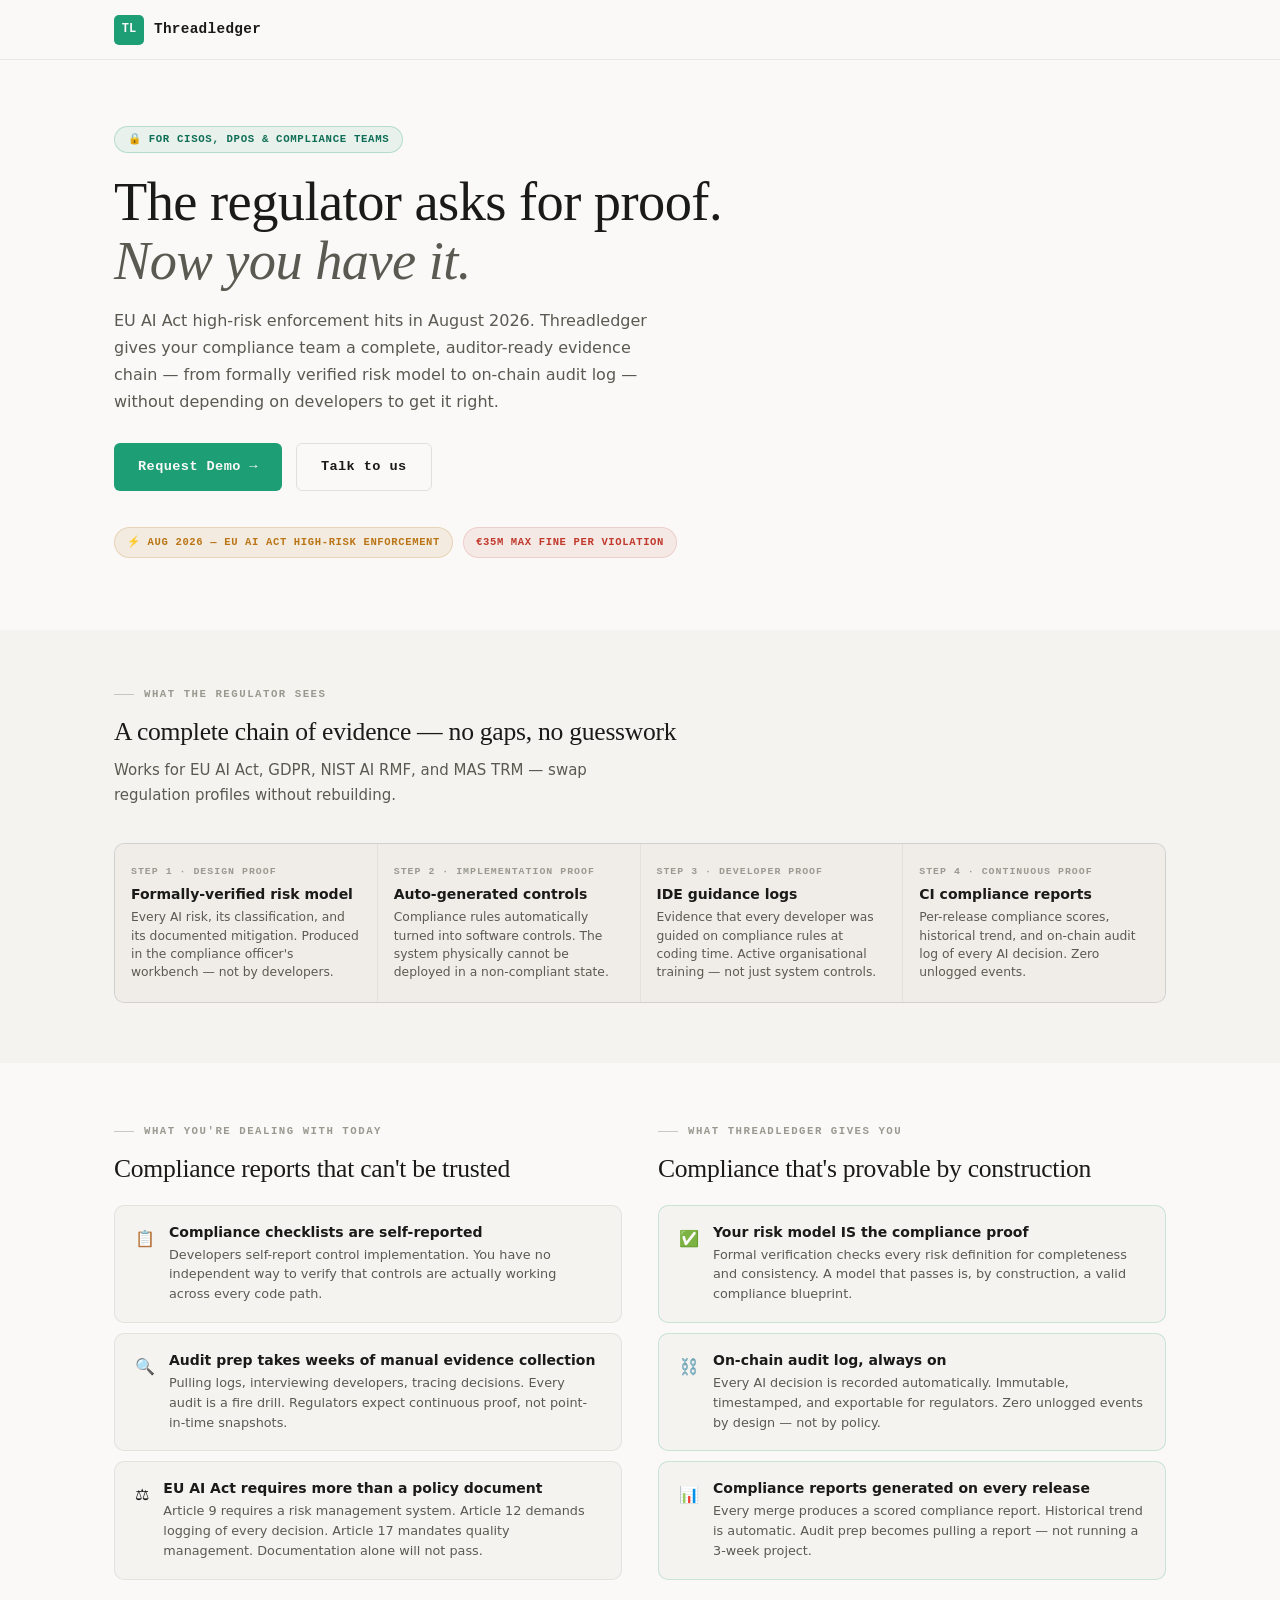
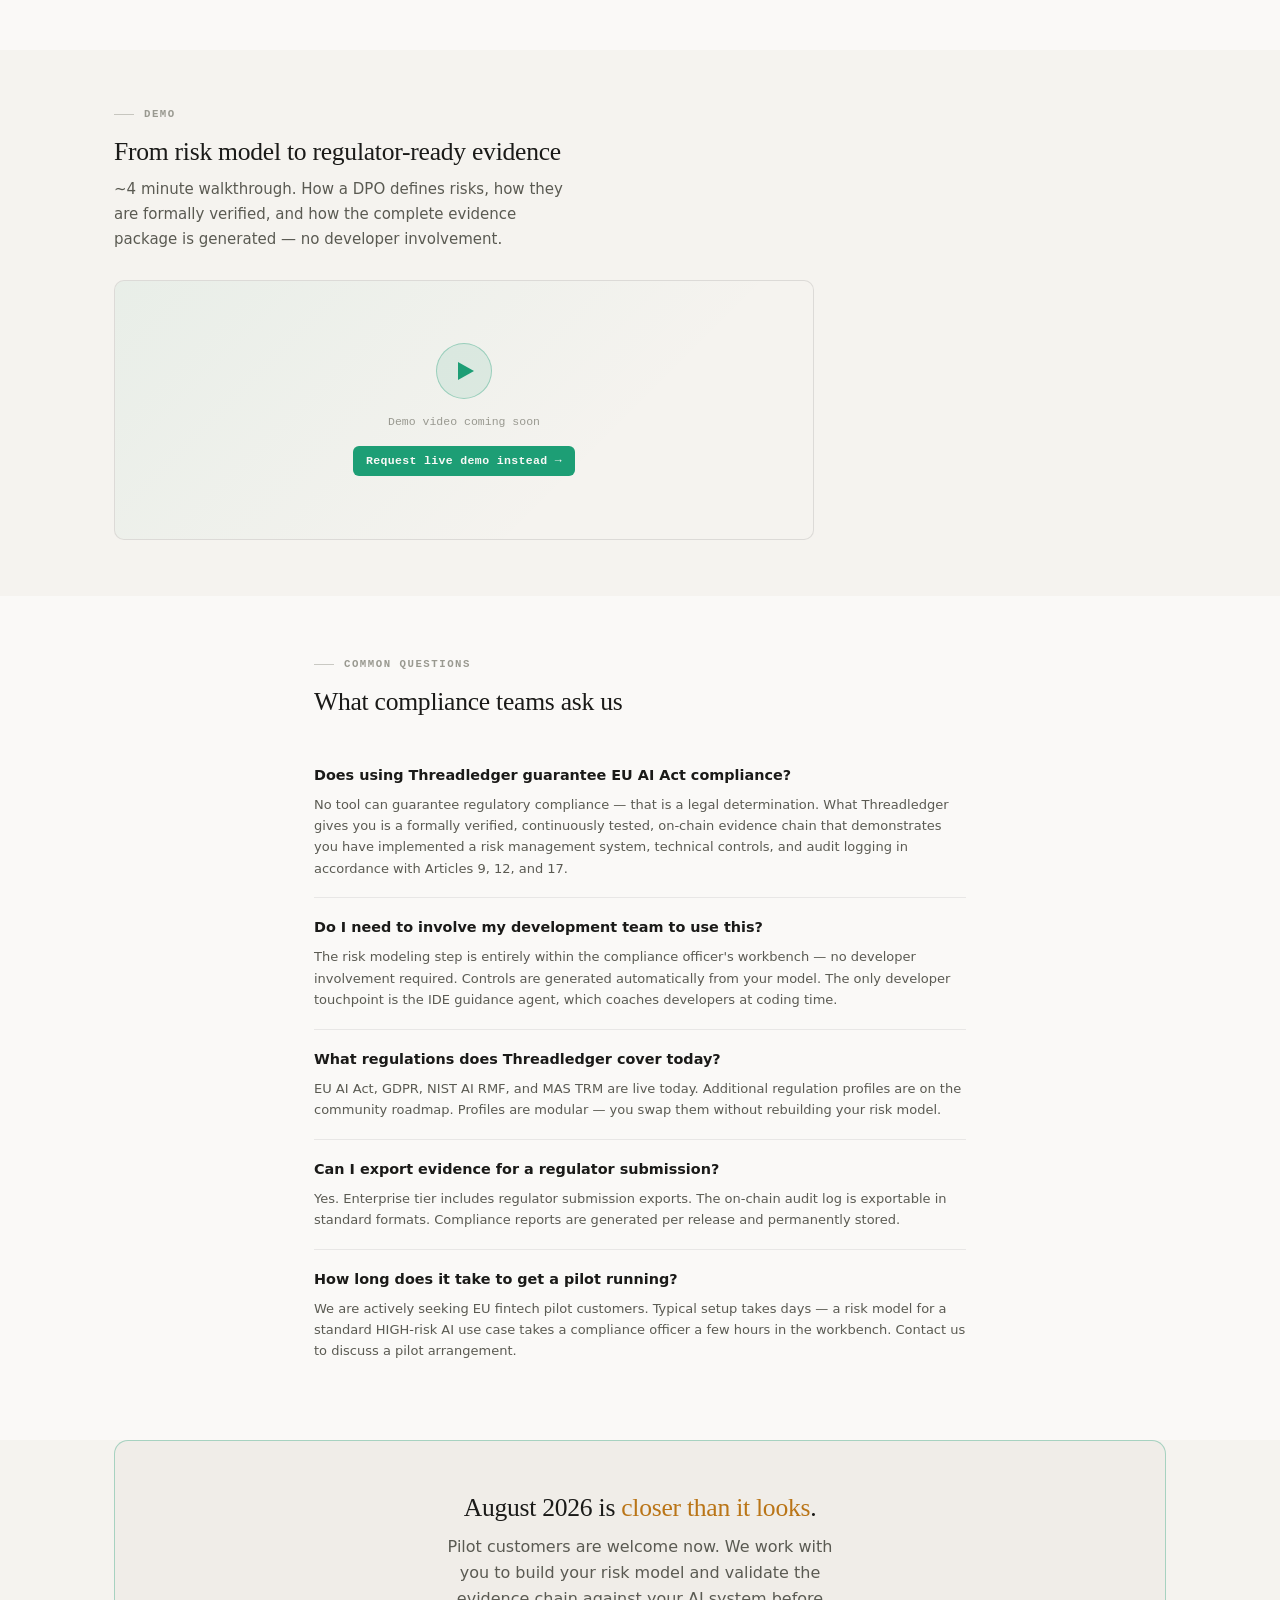
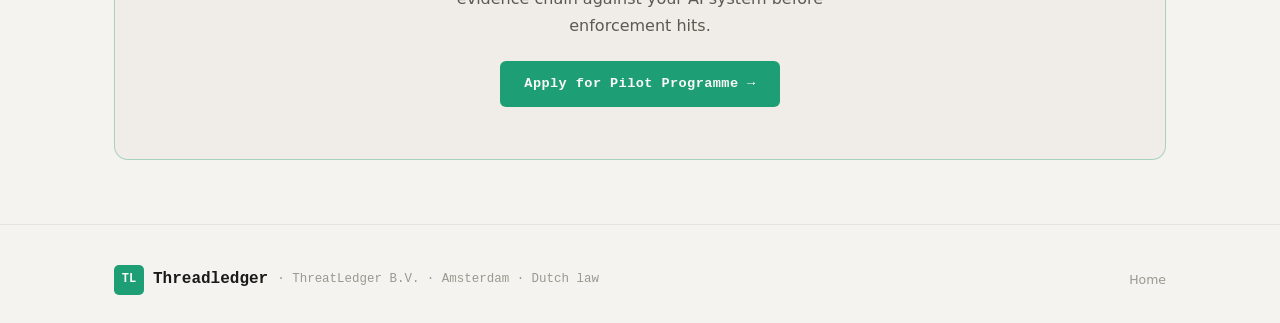
==== for-ciso.html @ b19b05fb "fix: navigation and hamburger menu" ====
<!DOCTYPE html>
<html lang="en">
<head>
  <!-- Nav CSS: self-contained, no external dependency -->
  <style>
    /* Nav bar */
    .nav {
      position: fixed; top: 0; left: 0; right: 0; z-index: 100;
      height: 60px; display: flex; align-items: center;
      background: rgba(250,249,247,0.95);
      backdrop-filter: blur(12px);
      border-bottom: 0.5px solid rgba(0,0,0,0.07);
    }
    [data-theme="dark"] .nav { background: rgba(8,12,20,0.92); }
    .nav-inner {
      display: flex; align-items: center;
      width: 100%; max-width: 1100px; margin: 0 auto; padding: 0 24px;
    }
    .nav-logo { display: flex; align-items: center; gap: 10px; text-decoration: none; color: inherit; flex-shrink: 0; }
    .nav-logo-mark { width: 30px; height: 30px; background: #1D9E75; border-radius: 5px; display: flex; align-items: center; justify-content: center; font-family: monospace; font-size: 12px; font-weight: 700; color: #fff; }
    [data-theme="dark"] .nav-logo-mark { background: #00e0ff; color: #080c14; }
    .nav-logo-text { font-family: monospace; font-weight: 700; font-size: 0.95rem; }
    /* Desktop links */
    .nav-links { display: flex; align-items: center; gap: 2px; list-style: none; margin: 0 auto 0 24px; padding: 0; }
    .nav-links a, .nav-dropdown-trigger {
      color: #5a5a52; text-decoration: none; font-size: 0.78rem; font-weight: 500;
      padding: 5px 9px; border-radius: 4px; transition: all 0.15s;
      background: none; border: none; cursor: pointer; font-family: inherit;
      white-space: nowrap;
    }
    [data-theme="dark"] .nav-links a, [data-theme="dark"] .nav-dropdown-trigger { color: #8a9bb0; }
    .nav-links a:hover, .nav-dropdown-trigger:hover { color: #1a1a18; background: #f0ede8; }
    [data-theme="dark"] .nav-links a:hover, [data-theme="dark"] .nav-dropdown-trigger:hover { color: #e8edf4; background: #162030; }
    .nav-links a.active { color: #1D9E75; }
    [data-theme="dark"] .nav-links a.active { color: #00e0ff; }
    /* Dropdown */
    .nav-dropdown { position: relative; list-style: none; }
    .nav-dropdown-trigger { display: inline-flex; align-items: center; gap: 4px; }
    .nav-dropdown-arrow { font-size: 0.55rem; }
    .nav-dropdown-menu {
      position: absolute; top: calc(100% + 8px); left: 0; min-width: 200px;
      background: #faf9f7; border: 0.5px solid rgba(0,0,0,0.1); border-radius: 10px;
      box-shadow: 0 4px 24px rgba(0,0,0,0.1); padding: 6px;
      opacity: 0; visibility: hidden; transform: translateY(-4px);
      transition: all 0.15s; z-index: 200;
    }
    [data-theme="dark"] .nav-dropdown-menu { background: #111927; border-color: rgba(255,255,255,0.1); }
    .nav-dropdown:hover .nav-dropdown-menu,
    .nav-dropdown:focus-within .nav-dropdown-menu { opacity: 1; visibility: visible; transform: translateY(0); }
    .nav-dropdown-item { display: flex; align-items: flex-start; gap: 10px; padding: 9px 12px; border-radius: 6px; text-decoration: none; }
    .nav-dropdown-item:hover { background: #f0ede8; }
    [data-theme="dark"] .nav-dropdown-item:hover { background: #162030; }
    .nav-dropdown-item-icon { font-size: 0.875rem; flex-shrink: 0; margin-top: 1px; }
    .nav-dropdown-item-text strong { display: block; font-size: 0.78rem; font-weight: 600; color: #1a1a18; margin-bottom: 1px; }
    [data-theme="dark"] .nav-dropdown-item-text strong { color: #e8edf4; }
    .nav-dropdown-item-text span { font-size: 0.7rem; color: #999990; line-height: 1.4; }
    .nav-dropdown-divider { height: 0.5px; background: rgba(0,0,0,0.07); margin: 4px 6px; }
    /* Right side */
    .nav-right { display: flex; align-items: center; gap: 8px; margin-left: 12px; flex-shrink: 0; }
    /* Theme toggle */
    .theme-toggle {
      display: inline-flex; align-items: center; gap: 6px;
      background: #f0ede8; border: 0.5px solid rgba(0,0,0,0.1); border-radius: 999px;
      padding: 4px 12px 4px 8px; cursor: pointer;
      font-family: monospace; font-size: 0.65rem; font-weight: 600;
      color: #5a5a52; letter-spacing: 0.04em; text-transform: uppercase;
      transition: all 0.15s;
    }
    [data-theme="dark"] .theme-toggle { background: #162030; border-color: rgba(255,255,255,0.1); color: #8a9bb0; }
    /* Hamburger — hidden on desktop, flex on mobile via media query */
    .nav-hamburger {
      display: none !important;
      width: 40px; height: 40px; background: none; border: none;
      cursor: pointer; padding: 8px; border-radius: 4px; margin-left: auto; flex-shrink: 0;
    }
    .nav-hamburger span {
      display: block; width: 20px; height: 2px; background: #1a1a18;
      border-radius: 2px; transition: all 0.22s ease; transform-origin: center;
    }
    [data-theme="dark"] .nav-hamburger span { background: #e8edf4; }
    .nav-hamburger.open span:nth-child(1) { transform: translateY(7px) rotate(45deg); }
    .nav-hamburger.open span:nth-child(2) { opacity: 0; transform: scaleX(0); }
    .nav-hamburger.open span:nth-child(3) { transform: translateY(-7px) rotate(-45deg); }
    /* Mobile drawer — HIDDEN by default using display:none */
    .nav-mobile {
      display: none; /* JS adds .open which changes to block */
      position: fixed; top: 60px; left: 0; right: 0; z-index: 99;
      background: #faf9f7; border-bottom: 0.5px solid rgba(0,0,0,0.07);
      box-shadow: 0 8px 24px rgba(0,0,0,0.08);
      padding: 12px 0 16px;
      animation: slideDown 0.2s ease;
    }
    [data-theme="dark"] .nav-mobile { background: #0d1421; }
    @keyframes slideDown { from { opacity: 0; transform: translateY(-8px); } to { opacity: 1; transform: translateY(0); } }
    .nav-mobile a {
      display: block; padding: 11px 24px; color: #5a5a52; text-decoration: none;
      font-size: 0.9rem; font-weight: 500; transition: all 0.15s;
    }
    [data-theme="dark"] .nav-mobile a { color: #8a9bb0; }
    .nav-mobile a:hover { color: #1a1a18; background: #f0ede8; }
    [data-theme="dark"] .nav-mobile a:hover { color: #e8edf4; background: #162030; }
    .nav-mobile a.active { color: #1D9E75; }
    [data-theme="dark"] .nav-mobile a.active { color: #00e0ff; }
    .nav-mobile-group {
      padding: 10px 24px 4px; font-family: monospace; font-size: 0.62rem;
      font-weight: 700; text-transform: uppercase; letter-spacing: 0.12em; color: #999990;
    }
    .nav-mobile-sub { padding-left: 36px !important; font-size: 0.85rem !important; }
    .nav-mobile-divider { height: 0.5px; background: rgba(0,0,0,0.07); margin: 6px 24px; }
    [data-theme="dark"] .nav-mobile-divider { background: rgba(255,255,255,0.06); }
    /* Mobile breakpoint */
    @media (max-width: 900px) {
      .nav-links     { display: none !important; visibility: hidden !important; }
      .nav-right     { display: none !important; visibility: hidden !important; }
      .nav-hamburger {
        display: flex !important;
        visibility: visible !important;
        opacity: 1 !important;
        flex-direction: column;
        justify-content: center;
        align-items: center;
        gap: 5px;
      }
    }
  
    /* ── DESIGN SYSTEM ── */
/* ============================================================
   THREADLEDGER DESIGN SYSTEM — DUAL THEME
   Light (default): DM Serif Display + DM Mono + Figtree — warm, document-like
   Dark (toggle):   Space Mono + DM Sans — deep navy security aesthetic
   ============================================================ */



/* ── LIGHT THEME (default) ── */
:root {
  /* Backgrounds */
  --bg-void:        #faf9f7;
  --bg-deep:        #f5f3ef;
  --bg-surface:     #f0ede8;
  --bg-raised:      #ebe7e1;
  --bg-card:        #f5f3ef;

  /* Borders */
  --border-dim:     rgba(0,0,0,0.07);
  --border-subtle:  rgba(0,0,0,0.10);
  --border-accent:  rgba(29,158,117,0.35);

  /* Accent colours */
  --cyan:           #1D9E75;
  --cyan-dim:       rgba(29,158,117,0.10);
  --cyan-glow:      rgba(29,158,117,0.06);
  --green:          #0F6E56;
  --green-dim:      rgba(15,110,86,0.10);
  --amber:          #BA7517;
  --amber-dim:      rgba(186,117,23,0.10);
  --red:            #C0392B;
  --red-dim:        rgba(192,57,43,0.08);

  /* Text */
  --text-primary:   #1a1a18;
  --text-secondary: #5a5a52;
  --text-muted:     #999990;
  --text-cyan:      #1D9E75;
  --text-green:     #0F6E56;

  /* Typography */
  --font-display:   'DM Serif Display', Georgia, serif;
  --font-mono:      'DM Mono', 'Courier New', monospace;
  --font-body:      'Figtree', system-ui, sans-serif;

  /* Shape */
  --radius-sm:      3px;
  --radius-md:      6px;
  --radius-lg:      10px;
  --radius-xl:      14px;

  /* Shadows */
  --shadow-card:    0 1px 3px rgba(0,0,0,0.06), 0 4px 12px rgba(0,0,0,0.04);
  --shadow-glow:    0 0 20px rgba(29,158,117,0.08);

  --transition:     0.2s cubic-bezier(0.4, 0, 0.2, 1);

  /* Nav height */
  --nav-h: 60px;
}

/* ── DARK THEME ── */
[data-theme="dark"] {
  --bg-void:        #080c14;
  --bg-deep:        #0d1421;
  --bg-surface:     #111927;
  --bg-raised:      #162030;
  --bg-card:        #1a2638;

  --border-dim:     rgba(255,255,255,0.06);
  --border-subtle:  rgba(255,255,255,0.10);
  --border-accent:  rgba(0,224,255,0.25);

  --cyan:           #00e0ff;
  --cyan-dim:       rgba(0,224,255,0.15);
  --cyan-glow:      rgba(0,224,255,0.08);
  --green:          #00ff88;
  --green-dim:      rgba(0,255,136,0.12);
  --amber:          #ffaa00;
  --amber-dim:      rgba(255,170,0,0.12);
  --red:            #ff4466;
  --red-dim:        rgba(255,68,102,0.12);

  --text-primary:   #e8edf4;
  --text-secondary: #8a9bb0;
  --text-muted:     #4a5a6e;
  --text-cyan:      #00e0ff;
  --text-green:     #00ff88;

  --font-display:   'Space Mono', 'Courier New', monospace;
  --font-mono:      'Space Mono', 'Courier New', monospace;
  --font-body:      'DM Sans', system-ui, sans-serif;

  --shadow-card:    0 1px 3px rgba(0,0,0,0.4), 0 4px 16px rgba(0,0,0,0.3);
  --shadow-glow:    0 0 24px rgba(0,224,255,0.12);
}

/* ── Dark theme ambient glow ── */
[data-theme="dark"] body::before {
  content: '';
  position: fixed;
  inset: 0;
  background-image:
    radial-gradient(ellipse 80% 50% at 20% -10%, rgba(0,224,255,0.04) 0%, transparent 60%),
    radial-gradient(ellipse 60% 40% at 80% 110%, rgba(0,255,136,0.03) 0%, transparent 60%);
  pointer-events: none;
  z-index: 0;
}

/* ── Reset ── */
*, *::before, *::after { box-sizing: border-box; margin: 0; padding: 0; }
html { scroll-behavior: smooth; -webkit-font-smoothing: antialiased; text-rendering: optimizeLegibility; }

body {
  font-family: var(--font-body);
  background: var(--bg-void);
  color: var(--text-primary);
  line-height: 1.6;
  min-height: 100vh;
  overflow-x: hidden;
  transition: background 0.3s ease, color 0.3s ease;
}

/* ── Typography ── */
h1, h2, h3, h4, h5, h6 {
  font-family: var(--font-display);
  line-height: 1.2;
}

/* Light: serif display headings */
:root h1, :root h2 {
  font-weight: 400;
  letter-spacing: -0.01em;
}
:root h3, :root h4 {
  font-family: var(--font-body);
  font-weight: 600;
}

/* Dark: mono headings */
[data-theme="dark"] h1,
[data-theme="dark"] h2,
[data-theme="dark"] h3,
[data-theme="dark"] h4 {
  font-weight: 700;
  letter-spacing: -0.02em;
}

.display-xl { font-size: clamp(2.2rem, 4.5vw, 3.4rem); line-height: 1.08; }
.display-lg { font-size: clamp(1.7rem, 3vw, 2.5rem); line-height: 1.12; }
.display-md { font-size: clamp(1.2rem, 2vw, 1.65rem); line-height: 1.2; }

.mono       { font-family: var(--font-mono); }
.text-cyan  { color: var(--cyan); }
.text-green { color: var(--green); }
.text-amber { color: var(--amber); }
.text-muted { color: var(--text-muted); }
.text-secondary { color: var(--text-secondary); }

/* Serif italic accent (light only) */
em.accent { font-style: italic; color: var(--text-secondary); }

/* ── Layout ── */
.container { max-width: 1100px; margin: 0 auto; padding: 0 24px; }
.section    { padding: 88px 0; position: relative; z-index: 1; }
.section-sm { padding: 56px 0; position: relative; z-index: 1; }

/* ── Navigation ── */
.nav {
  position: fixed; top: 0; left: 0; right: 0;
  z-index: 100;
  height: var(--nav-h);
  display: flex; align-items: center;
  background: rgba(250,249,247,0.92);
  backdrop-filter: blur(16px) saturate(130%);
  border-bottom: 0.5px solid var(--border-dim);
  transition: background 0.3s ease, border-color 0.3s ease;
}
[data-theme="dark"] .nav {
  background: rgba(8,12,20,0.88);
}

.nav-inner {
  display: flex; align-items: center; justify-content: space-between;
  width: 100%; max-width: 1100px; margin: 0 auto; padding: 0 24px;
}

.nav-logo {
  display: flex; align-items: center; gap: 10px;
  text-decoration: none; color: var(--text-primary);
}

.nav-logo-mark {
  width: 30px; height: 30px;
  background: var(--cyan);
  border-radius: 5px;
  display: flex; align-items: center; justify-content: center;
  font-family: var(--font-mono); font-size: 12px; font-weight: 600;
  color: var(--bg-void);
  transition: background 0.3s ease;
}
[data-theme="dark"] .nav-logo-mark {
  box-shadow: 0 0 14px rgba(0,224,255,0.25);
}

.nav-logo-text {
  font-family: var(--font-mono);
  font-weight: 600; font-size: 0.9rem;
  letter-spacing: 0.02em;
}

.nav-links {
  display: flex; align-items: center; gap: 4px; list-style: none;
}
.nav-links a {
  color: var(--text-secondary); text-decoration: none;
  font-size: 0.78rem; font-weight: 500;
  transition: color var(--transition);
  padding: 4px 8px; border-radius: var(--radius-sm);
  white-space: nowrap;
}
.nav-links a:hover { color: var(--text-primary); background: var(--bg-surface); }
.nav-links a.active { color: var(--cyan); }

/* ── Dropdown ── */
.nav-dropdown {
  position: relative;
  list-style: none;
}
.nav-dropdown-trigger {
  display: inline-flex; align-items: center; gap: 4px;
  color: var(--text-secondary); text-decoration: none;
  font-size: 0.78rem; font-weight: 500;
  padding: 4px 8px; border-radius: var(--radius-sm);
  cursor: pointer; white-space: nowrap;
  transition: all var(--transition);
  background: none; border: none; font-family: var(--font-body);
}
.nav-dropdown-trigger:hover { color: var(--text-primary); background: var(--bg-surface); }
.nav-dropdown-trigger.active { color: var(--cyan); }
.nav-dropdown-arrow {
  font-size: 0.55rem; opacity: 0.5;
  transition: transform var(--transition);
  margin-top: 1px;
}
.nav-dropdown:hover .nav-dropdown-arrow,
.nav-dropdown:focus-within .nav-dropdown-arrow { transform: rotate(180deg); }

.nav-dropdown-menu {
  position: absolute;
  top: calc(100% + 8px);
  left: 0;
  min-width: 200px;
  background: var(--bg-void);
  border: 0.5px solid var(--border-subtle);
  border-radius: var(--radius-lg);
  box-shadow: var(--shadow-card), 0 8px 24px rgba(0,0,0,0.08);
  padding: 6px;
  opacity: 0;
  visibility: hidden;
  transform: translateY(-4px);
  transition: all var(--transition);
  z-index: 200;
}
[data-theme="dark"] .nav-dropdown-menu {
  box-shadow: var(--shadow-card), 0 8px 32px rgba(0,0,0,0.4);
}
.nav-dropdown:hover .nav-dropdown-menu,
.nav-dropdown:focus-within .nav-dropdown-menu {
  opacity: 1; visibility: visible; transform: translateY(0);
}
.nav-dropdown-item {
  display: flex; align-items: flex-start; gap: 10px;
  padding: 9px 12px; border-radius: var(--radius-md);
  text-decoration: none; transition: background var(--transition);
}
.nav-dropdown-item:hover { background: var(--bg-surface); }
.nav-dropdown-item-icon {
  font-size: 0.875rem; flex-shrink: 0; margin-top: 1px;
}
.nav-dropdown-item-text strong {
  display: block; font-size: 0.78rem; font-weight: 600;
  color: var(--text-primary); margin-bottom: 1px;
}
.nav-dropdown-item-text span {
  font-size: 0.7rem; color: var(--text-muted); line-height: 1.4;
}
.nav-dropdown-divider {
  height: 0.5px; background: var(--border-dim); margin: 4px 6px;
}

.nav-right { display: flex; align-items: center; gap: 8px; }

/* ── Theme toggle ── */
.theme-toggle {
  display: flex; align-items: center; gap: 6px;
  background: var(--bg-surface);
  border: 0.5px solid var(--border-subtle);
  border-radius: 999px;
  padding: 4px 12px 4px 8px;
  cursor: pointer;
  font-family: var(--font-mono);
  font-size: 0.68rem;
  font-weight: 500;
  color: var(--text-secondary);
  letter-spacing: 0.04em;
  transition: all var(--transition);
  white-space: nowrap;
}
.theme-toggle:hover {
  border-color: var(--border-accent);
  color: var(--text-primary);
}
.theme-toggle-icon { font-size: 0.9rem; line-height: 1; }
.theme-toggle-label { text-transform: uppercase; letter-spacing: 0.08em; font-size: 0.65rem; }

/* ── Buttons ── */
.btn {
  display: inline-flex; align-items: center; gap: 7px;
  padding: 9px 18px;
  border-radius: var(--radius-md);
  font-family: var(--font-mono);
  font-size: 0.78rem; font-weight: 600;
  text-decoration: none; cursor: pointer; border: none;
  transition: all var(--transition);
  white-space: nowrap; letter-spacing: 0.03em;
}
.btn-primary {
  background: var(--cyan); color: var(--bg-void);
}
.btn-primary:hover { filter: brightness(1.08); transform: translateY(-1px); }
[data-theme="dark"] .btn-primary {
  box-shadow: 0 0 18px rgba(0,224,255,0.2);
}
[data-theme="dark"] .btn-primary:hover {
  box-shadow: 0 0 28px rgba(0,224,255,0.35);
}

.btn-outline {
  background: transparent; color: var(--text-primary);
  border: 0.5px solid var(--border-subtle);
}
.btn-outline:hover {
  border-color: var(--border-accent); color: var(--cyan);
  background: var(--cyan-glow);
}
.btn-ghost { background: transparent; color: var(--text-secondary); padding: 9px 14px; }
.btn-ghost:hover { color: var(--text-primary); }
.btn-lg { padding: 12px 24px; font-size: 0.85rem; }
.btn-sm { padding: 6px 13px; font-size: 0.72rem; }

/* ── Cards ── */
.card {
  background: var(--bg-card);
  border: 0.5px solid var(--border-dim);
  border-radius: var(--radius-lg);
  padding: 24px;
  box-shadow: var(--shadow-card);
  transition: border-color var(--transition), box-shadow var(--transition);
}
.card:hover { border-color: var(--border-accent); box-shadow: var(--shadow-card), var(--shadow-glow); }

/* ── Badges ── */
.badge {
  display: inline-flex; align-items: center; gap: 5px;
  padding: 3px 9px; border-radius: 999px;
  font-family: var(--font-mono); font-size: 0.66rem; font-weight: 600;
  letter-spacing: 0.06em; text-transform: uppercase;
}
.badge-cyan  { background: var(--cyan-dim);  color: var(--cyan);  border: 0.5px solid var(--border-accent); }
.badge-green { background: var(--green-dim); color: var(--green); border: 0.5px solid rgba(15,110,86,0.2); }
.badge-amber { background: var(--amber-dim); color: var(--amber); border: 0.5px solid rgba(186,117,23,0.2); }
.badge-red   { background: var(--red-dim);   color: var(--red);   border: 0.5px solid rgba(192,57,43,0.15); }
[data-theme="dark"] .badge-green { border-color: rgba(0,255,136,0.2); }
[data-theme="dark"] .badge-amber { border-color: rgba(255,170,0,0.2); }
[data-theme="dark"] .badge-red   { border-color: rgba(255,68,102,0.2); }

/* ── Section label ── */
.section-label {
  font-family: var(--font-mono);
  font-size: 0.67rem; font-weight: 600;
  letter-spacing: 0.14em; text-transform: uppercase;
  color: var(--cyan); margin-bottom: 14px;
  display: flex; align-items: center; gap: 10px;
}
.section-label::before {
  content: ''; display: block;
  width: 20px; height: 1px;
  background: var(--cyan); opacity: 0.5;
}

/* Light theme: section label uses border accent not cyan */
:root .section-label { color: var(--text-muted); }
:root .section-label::before { background: var(--text-muted); }

/* ── Stat grid ── */
.stat-grid {
  display: grid; grid-template-columns: repeat(auto-fit, minmax(160px, 1fr));
  gap: 1px; background: var(--border-dim);
  border: 0.5px solid var(--border-dim);
  border-radius: var(--radius-lg); overflow: hidden;
}
.stat-item {
  background: var(--bg-surface); padding: 24px 20px; text-align: center;
}
.stat-value {
  font-family: var(--font-mono); font-size: 1.75rem; font-weight: 600;
  color: var(--cyan); line-height: 1; margin-bottom: 5px;
}
:root .stat-value { color: var(--text-primary); }
.stat-label { font-size: 0.72rem; color: var(--text-muted); text-transform: uppercase; letter-spacing: 0.08em; }

/* ── Terminal ── */
.terminal {
  background: #070b12;
  border: 0.5px solid var(--border-subtle);
  border-radius: var(--radius-lg); overflow: hidden;
  font-family: var(--font-mono);
  box-shadow: var(--shadow-card);
}
:root .terminal { background: #1a1a18; border-color: rgba(0,0,0,0.15); }

.terminal-bar {
  display: flex; align-items: center; gap: 7px;
  padding: 9px 14px;
  background: var(--bg-raised); border-bottom: 0.5px solid var(--border-dim);
}
.terminal-dot { width: 9px; height: 9px; border-radius: 50%; }
.dot-red    { background: #ff5f56; }
.dot-yellow { background: #ffbd2e; }
.dot-green  { background: #27c93f; }
.terminal-title { font-size: 0.7rem; color: var(--text-muted); margin-left: 6px; letter-spacing: 0.04em; }

.terminal-body { padding: 18px 22px; font-size: 0.78rem; line-height: 1.7; }

/* Terminal always sits on a dark background — hardcode light text for both themes */
.t-cmd   { color: #e8edf4; }
.t-dim   { color: #5a6a7e; }
.t-pass  { color: #3ecf8e; }
.t-fail  { color: #ff6b6b; }
.t-warn  { color: #f5a623; }
.t-info  { color: #5bc8e8; }

/* ── Analogy block (light) ── */
.analogy {
  background: var(--bg-void);
  border: 0.5px solid var(--border-dim);
  border-left: 3px solid var(--cyan);
  border-radius: 0 var(--radius-md) var(--radius-md) 0;
  padding: 16px 20px;
}
.analogy p { font-size: 0.9375rem; line-height: 1.7; color: var(--text-secondary); }
.analogy strong { font-weight: 600; color: var(--text-primary); }

/* ── Divider ── */
.divider { height: 0.5px; background: var(--border-dim); }

/* ── Footer ── */
.footer {
  background: var(--bg-deep);
  border-top: 0.5px solid var(--border-dim);
  padding: 40px 0 28px; position: relative; z-index: 1;
}

/* ── Animations ── */
@keyframes fadeInUp {
  from { opacity: 0; transform: translateY(16px); }
  to   { opacity: 1; transform: translateY(0); }
}
@keyframes pulse-amber {
  0%, 100% { opacity: 1; }
  50%       { opacity: 0.6; }
}

/* ── Responsive ── */

  .nav-links     { display: none !important; }
  .nav-right     { display: none !important; }
  .section       { padding: 60px 0; }
  .stat-grid     { grid-template-columns: repeat(2, 1fr); }
}
  </style>
  <meta charset="UTF-8" />
  <meta name="viewport" content="width=device-width, initial-scale=1.0" />
  <title>Threadledger for CISOs & DPOs — Provable AI Compliance</title>
  <meta name="description" content="For CISOs, DPOs and compliance teams: Threadledger gives you a complete auditor-ready evidence chain for EU AI Act and GDPR." />
  <link rel="icon" type="image/svg+xml" href="assets/favicon.svg" />
  <script src="js/theme.js"></script>
  <style>
    .audience-hero { padding: calc(var(--nav-h) + 64px) 0 72px; position:relative; z-index:1; }
    .audience-tag { display:inline-flex; align-items:center; gap:7px; background:var(--cyan-dim); border:0.5px solid var(--border-accent); border-radius:999px; padding:4px 13px; font-family:var(--font-mono); font-size:0.67rem; font-weight:600; color:var(--cyan); text-transform:uppercase; letter-spacing:0.06em; margin-bottom:20px; }
    :root .audience-tag { background:rgba(29,158,117,0.08); color:var(--green); border-color:rgba(29,158,117,0.25); }
    .evidence-chain { display:grid; grid-template-columns:repeat(4,1fr); gap:1px; background:var(--border-dim); border:0.5px solid var(--border-dim); border-radius:var(--radius-lg); overflow:hidden; margin-top:36px; }
    .evidence-step { background:var(--bg-surface); padding:20px 16px; }
    .evidence-num { font-family:var(--font-mono); font-size:0.62rem; font-weight:600; color:var(--text-muted); text-transform:uppercase; letter-spacing:0.1em; margin-bottom:6px; }
    .evidence-step h3 { font-size:0.875rem; margin-bottom:5px; }
    :root .evidence-step h3 { font-family:var(--font-body); font-weight:600; }
    .evidence-step p { font-size:0.77rem; color:var(--text-secondary); line-height:1.5; }
    .pain-grid { display:grid; grid-template-columns:1fr 1fr; gap:36px; align-items:start; }
    .pain-item { display:flex; gap:14px; padding:18px 20px; background:var(--bg-card); border:0.5px solid var(--border-dim); border-radius:var(--radius-lg); margin-bottom:10px; }
    .pain-icon { font-size:1rem; flex-shrink:0; margin-top:2px; }
    .faq-item { border-bottom:0.5px solid var(--border-dim); padding:18px 0; }
    .faq-q { font-family:var(--font-mono); font-size:0.8125rem; color:var(--text-primary); margin-bottom:7px; }
    :root .faq-q { font-family:var(--font-body); font-weight:600; font-size:0.9rem; }
    .faq-a { font-size:0.8125rem; color:var(--text-secondary); line-height:1.65; }
    .cta-banner { border:0.5px solid var(--border-accent); border-radius:var(--radius-xl); padding:52px 36px; text-align:center; position:relative; overflow:hidden; background:var(--bg-surface); }
    [data-theme="dark"] .cta-banner { background:linear-gradient(135deg,rgba(0,224,255,0.05) 0%,rgba(0,255,136,0.02) 100%); }
    .cta-banner::before { content:''; position:absolute; top:0; left:50%; transform:translateX(-50%); width:200px; height:0.5px; background:linear-gradient(90deg,transparent,var(--cyan),transparent); }
    @media (max-width:900px) { .evidence-chain { grid-template-columns:1fr 1fr; } .pain-grid { grid-template-columns:1fr; } }
    @media (max-width:600px) { .evidence-chain { grid-template-columns:1fr; } }
  </style>
</head>
<body>

  <nav class="nav">
    <div class="nav-inner">
      <a href="index.html" class="nav-logo">
        <div class="nav-logo-mark">TL</div>
        <span class="nav-logo-text">Threadledger</span>
      </a>
      <ul class="nav-links">
        <li><a href="index.html#platform">Platform</a></li>
        <li class="nav-dropdown">
          <button class="nav-dropdown-trigger">Solutions <span class="nav-dropdown-arrow">▼</span></button>
          <div class="nav-dropdown-menu">
            <a class="nav-dropdown-item" href="pages/regulations.html"><span class="nav-dropdown-item-icon">📋</span><span class="nav-dropdown-item-text"><strong>Regulations &amp; Frameworks</strong><span>26 safety &amp; compliance profiles</span></span></a>
            <div class="nav-dropdown-divider"></div>
            <a class="nav-dropdown-item" href="pages/ai-agent-security.html"><span class="nav-dropdown-item-icon">🤖</span><span class="nav-dropdown-item-text"><strong>AI Agent Security</strong><span>Formally bounded agent deployments</span></span></a>
          </div>
        </li>
        <li><a href="for-ciso.html">For CISOs &amp; DPOs</a></li>
        <li><a href="for-devops.html">For DevSecOps</a></li>
        <li><a href="pages/about.html">About</a></li>
        <li><a href="index.html#pricing">Pricing</a></li>
        <li><a href="/cdn-cgi/l/email-protection#d3b0bcbda7b2b0a793a7bba1b6b2b7bfb6b7b4b6a1fdbabc">Contact</a></li>
      </ul>
      <div class="nav-right">
        <a href="pages/request-demo.html" class="btn btn-primary btn-sm">Request Demo →</a>
        <button class="theme-toggle" aria-label="Switch to dark mode"><span class="theme-toggle-icon">🌙</span><span class="theme-toggle-label">Dark</span></button>
      </div>
      <button class="nav-hamburger" id="nav-hamburger" aria-label="Open menu" aria-expanded="false"><span></span><span></span><span></span></button>
    </div>
  </nav>
  <div class="nav-mobile" id="nav-mobile">
    <a href="index.html#platform">Platform</a>
    <div class="nav-mobile-group">Solutions</div>
    <a href="pages/regulations.html" class="nav-mobile-sub">📋 Regulations &amp; Frameworks</a>
    <a href="pages/ai-agent-security.html" class="nav-mobile-sub">🤖 AI Agent Security</a>
    <div class="nav-mobile-divider"></div>
    <a href="for-ciso.html">For CISOs &amp; DPOs</a>
    <a href="for-devops.html">For DevSecOps</a>
    <a href="pages/about.html">About</a>
    <a href="index.html#pricing">Pricing</a>
    <a href="/cdn-cgi/l/email-protection#6e0d01001a0f0d1a2e1a061c0b0f0a020b0a090b1c400701">Contact</a>
    <div class="nav-mobile-divider"></div>
    <a href="pages/request-demo.html" style="color:var(--cyan);font-weight:600;">Request Demo →</a>
  </div>

<section class="audience-hero">
    <div class="container">
      <div class="audience-tag">🔒 For CISOs, DPOs &amp; Compliance Teams</div>
      <h1 class="display-xl" style="max-width:680px; margin-bottom:16px;">
        The regulator asks for proof.<br/><em class="accent">Now you have it.</em>
      </h1>
      <p style="font-size:1rem; color:var(--text-secondary); max-width:540px; line-height:1.7; margin-bottom:28px;">
        EU AI Act high-risk enforcement hits in August 2026. Threadledger gives your compliance team a complete, auditor-ready evidence chain — from formally verified risk model to on-chain audit log — without depending on developers to get it right.
      </p>
      <div style="display:flex; gap:14px; flex-wrap:wrap; margin-bottom:36px;">
        <a href="index.html#request-demo" class="btn btn-primary btn-lg">Request Demo →</a>
        <a href="/cdn-cgi/l/email-protection#e685898892878592a6928e948387828a8382818394c88f89" class="btn btn-outline btn-lg">Talk to us</a>
      </div>
      <div style="display:flex; gap:10px; flex-wrap:wrap;">
        <span class="badge badge-amber" style="padding:6px 12px;">⚡ Aug 2026 — EU AI Act HIGH-risk enforcement</span>
        <span class="badge badge-red" style="padding:6px 12px;">€35M max fine per violation</span>
      </div>
    </div>
  </section>

  <section class="section" style="background:var(--bg-deep); padding-top:56px;">
    <div class="container">
      <div class="section-label">What the regulator sees</div>
      <h2 class="display-md" style="margin-bottom:10px;">A complete chain of evidence — no gaps, no guesswork</h2>
      <p style="color:var(--text-secondary); max-width:520px; font-size:0.9375rem; line-height:1.65;">Works for EU AI Act, GDPR, NIST AI RMF, and MAS TRM — swap regulation profiles without rebuilding.</p>
      <div class="evidence-chain">
        <div class="evidence-step"><div class="evidence-num">Step 1 · Design proof</div><h3>Formally-verified risk model</h3><p>Every AI risk, its classification, and its documented mitigation. Produced in the compliance officer's workbench — not by developers.</p></div>
        <div class="evidence-step"><div class="evidence-num">Step 2 · Implementation proof</div><h3>Auto-generated controls</h3><p>Compliance rules automatically turned into software controls. The system physically cannot be deployed in a non-compliant state.</p></div>
        <div class="evidence-step"><div class="evidence-num">Step 3 · Developer proof</div><h3>IDE guidance logs</h3><p>Evidence that every developer was guided on compliance rules at coding time. Active organisational training — not just system controls.</p></div>
        <div class="evidence-step"><div class="evidence-num">Step 4 · Continuous proof</div><h3>CI compliance reports</h3><p>Per-release compliance scores, historical trend, and on-chain audit log of every AI decision. Zero unlogged events.</p></div>
      </div>
    </div>
  </section>

  <section class="section">
    <div class="container">
      <div class="pain-grid">
        <div>
          <div class="section-label">What you're dealing with today</div>
          <h2 class="display-md" style="margin-bottom:20px;">Compliance reports that can't be trusted</h2>
          <div class="pain-item"><span class="pain-icon">📋</span><div><h3 style="font-size:0.875rem; margin-bottom:4px;">Compliance checklists are self-reported</h3><p style="font-size:0.8rem; color:var(--text-secondary); line-height:1.55;">Developers self-report control implementation. You have no independent way to verify that controls are actually working across every code path.</p></div></div>
          <div class="pain-item"><span class="pain-icon">🔍</span><div><h3 style="font-size:0.875rem; margin-bottom:4px;">Audit prep takes weeks of manual evidence collection</h3><p style="font-size:0.8rem; color:var(--text-secondary); line-height:1.55;">Pulling logs, interviewing developers, tracing decisions. Every audit is a fire drill. Regulators expect continuous proof, not point-in-time snapshots.</p></div></div>
          <div class="pain-item"><span class="pain-icon">⚖️</span><div><h3 style="font-size:0.875rem; margin-bottom:4px;">EU AI Act requires more than a policy document</h3><p style="font-size:0.8rem; color:var(--text-secondary); line-height:1.55;">Article 9 requires a risk management system. Article 12 demands logging of every decision. Article 17 mandates quality management. Documentation alone will not pass.</p></div></div>
        </div>
        <div>
          <div class="section-label">What Threadledger gives you</div>
          <h2 class="display-md" style="margin-bottom:20px;">Compliance that's provable by construction</h2>
          <div class="pain-item" style="border-color:rgba(29,158,117,0.2);"><span class="pain-icon">✅</span><div><h3 style="font-size:0.875rem; margin-bottom:4px;">Your risk model IS the compliance proof</h3><p style="font-size:0.8rem; color:var(--text-secondary); line-height:1.55;">Formal verification checks every risk definition for completeness and consistency. A model that passes is, by construction, a valid compliance blueprint.</p></div></div>
          <div class="pain-item" style="border-color:rgba(29,158,117,0.2);"><span class="pain-icon">⛓️</span><div><h3 style="font-size:0.875rem; margin-bottom:4px;">On-chain audit log, always on</h3><p style="font-size:0.8rem; color:var(--text-secondary); line-height:1.55;">Every AI decision is recorded automatically. Immutable, timestamped, and exportable for regulators. Zero unlogged events by design — not by policy.</p></div></div>
          <div class="pain-item" style="border-color:rgba(29,158,117,0.2);"><span class="pain-icon">📊</span><div><h3 style="font-size:0.875rem; margin-bottom:4px;">Compliance reports generated on every release</h3><p style="font-size:0.8rem; color:var(--text-secondary); line-height:1.55;">Every merge produces a scored compliance report. Historical trend is automatic. Audit prep becomes pulling a report — not running a 3-week project.</p></div></div>
        </div>
      </div>
    </div>
  </section>

  <section class="section section-sm" style="background:var(--bg-deep); padding-top:56px; padding-bottom:56px;">
    <div class="container">
      <div class="section-label">Demo</div>
      <h2 class="display-md" style="margin-bottom:10px;">From risk model to regulator-ready evidence</h2>
      <p style="color:var(--text-secondary); max-width:460px; font-size:0.9375rem; margin-bottom:28px; line-height:1.65;">~4 minute walkthrough. How a DPO defines risks, how they are formally verified, and how the complete evidence package is generated — no developer involvement.</p>
      <div style="position:relative; background:var(--bg-deep); border:0.5px solid var(--border-subtle); border-radius:var(--radius-lg); overflow:hidden; max-width:700px; min-height:260px;">
        <div style="position:absolute;inset:0;background:linear-gradient(135deg,var(--cyan-glow) 0%,transparent 70%);"></div>
        <div style="position:absolute;inset:0;display:flex;flex-direction:column;align-items:center;justify-content:center;gap:14px;">
          <div style="width:56px;height:56px;background:var(--cyan-dim);border:0.5px solid var(--border-accent);border-radius:50%;display:flex;align-items:center;justify-content:center;"><div style="width:0;height:0;border-style:solid;border-width:9px 0 9px 16px;border-color:transparent transparent transparent var(--cyan);margin-left:3px;"></div></div>
          <span style="font-family:var(--font-mono);font-size:0.72rem;color:var(--text-muted);">Demo video coming soon</span>
          <a href="/cdn-cgi/l/email-protection#0e6d61607a6f6d7a4e7a667c6b6f6a626b6a696b7c206761" class="btn btn-primary btn-sm">Request live demo instead →</a>
        </div>
      </div>
    </div>
  </section>

  <section class="section">
    <div class="container" style="max-width:700px;">
      <div class="section-label">Common questions</div>
      <h2 class="display-md" style="margin-bottom:28px;">What compliance teams ask us</h2>
      <div class="faq-item"><div class="faq-q">Does using Threadledger guarantee EU AI Act compliance?</div><div class="faq-a">No tool can guarantee regulatory compliance — that is a legal determination. What Threadledger gives you is a formally verified, continuously tested, on-chain evidence chain that demonstrates you have implemented a risk management system, technical controls, and audit logging in accordance with Articles 9, 12, and 17.</div></div>
      <div class="faq-item"><div class="faq-q">Do I need to involve my development team to use this?</div><div class="faq-a">The risk modeling step is entirely within the compliance officer's workbench — no developer involvement required. Controls are generated automatically from your model. The only developer touchpoint is the IDE guidance agent, which coaches developers at coding time.</div></div>
      <div class="faq-item"><div class="faq-q">What regulations does Threadledger cover today?</div><div class="faq-a">EU AI Act, GDPR, NIST AI RMF, and MAS TRM are live today. Additional regulation profiles are on the community roadmap. Profiles are modular — you swap them without rebuilding your risk model.</div></div>
      <div class="faq-item"><div class="faq-q">Can I export evidence for a regulator submission?</div><div class="faq-a">Yes. Enterprise tier includes regulator submission exports. The on-chain audit log is exportable in standard formats. Compliance reports are generated per release and permanently stored.</div></div>
      <div class="faq-item" style="border-bottom:none;"><div class="faq-q">How long does it take to get a pilot running?</div><div class="faq-a">We are actively seeking EU fintech pilot customers. Typical setup takes days — a risk model for a standard HIGH-risk AI use case takes a compliance officer a few hours in the workbench. Contact us to discuss a pilot arrangement.</div></div>
    </div>
  </section>

  <section class="section section-sm" style="background:var(--bg-deep); padding-top:0; padding-bottom:64px;">
    <div class="container">
      <div class="cta-banner">
        <h2 class="display-md" style="margin-bottom:10px;">August 2026 is <span style="color:var(--amber);">closer than it looks</span>.</h2>
        <p style="color:var(--text-secondary); max-width:400px; margin:0 auto 22px; line-height:1.65;">Pilot customers are welcome now. We work with you to build your risk model and validate the evidence chain against your AI system before enforcement hits.</p>
        <a href="/cdn-cgi/l/email-protection#60030f0e14010314201408120501040c05040705124e090f" class="btn btn-primary btn-lg">Apply for Pilot Programme →</a>
      </div>
    </div>
  </section>

  <footer class="footer">
    <div class="container">
      <div style="display:flex;justify-content:space-between;align-items:center;flex-wrap:wrap;gap:14px;">
        <div style="display:flex;align-items:center;gap:9px;">
          <div class="nav-logo-mark">TL</div>
          <span style="font-family:var(--font-mono);font-weight:600;">Threadledger</span>
          <span style="color:var(--text-muted);font-size:0.78rem;font-family:var(--font-mono);">· ThreatLedger B.V. · Amsterdam · Dutch law</span>
        </div>
        <div style="display:flex;gap:18px;">
          <a href="index.html" style="color:var(--text-muted);text-decoration:none;font-size:0.78rem;">Home</a>
          <a href="for-devops.ht
  <script>
    const hamburger = document.getElementById('nav-hamburger');
    const mobileNav = document.getElementById('nav-mobile');
    if (hamburger && mobileNav) {
      hamburger.addEventListener('click', () => {
        const open = hamburger.classList.toggle('open');
        mobileNav.classList.toggle('open', open);
        hamburger.setAttribute('aria-expanded', open);
      });
      document.addEventListener('click', (e) => {
        if (!hamburger.contains(e.target) && !mobileNav.contains(e.target)) {
          hamburger.classList.remove('open');
          mobileNav.classList.remove('open');
        }
      });
      mobileNav.querySelectorAll('a').forEach(a => {
        a.addEventListener('click', () => {
          hamburger.classList.remove('open');
          mobileNav.classList.remove('open');
        })
  <script>
    (function() {
      var hamburger = document.getElementById('nav-hamburger');
      var mobileNav = document.getElementById('nav-mobile');
      if (!hamburger || !mobileNav) return;
      hamburger.addEventListener('click', function() {
        var isOpen = hamburger.classList.toggle('open');
        mobileNav.classList.toggle('open', isOpen);
        hamburger.setAttribute('aria-expanded', isOpen);
      });
      document.addEventListener('click', function(e) {
        if (!hamburger.contains(e.target) && !mobileNav.contains(e.target)) {
          hamburger.classList.remove('open');
          mobileNav.classList.remove('open');
        }
      });
      mobileNav.querySelectorAll('a').forEach(function(a) {
        a.addEventListener('click', function() {
          hamburger.classList.remove('open');
          mobileNav.classList.remove('open');
        });
  <script>
    (function() {
      var h = document.getElementById('nav-hamburger');
      var m = document.getElementById('nav-mobile');
      if (!h || !m) return;
      h.addEventListener('click', function(e) {
        e.stopPropagation();
        var open = h.classList.toggle('open');
        m.classList.toggle('open', open);
        h.setAttribute('aria-expanded', String(open));
      });
      document.addEventListener('click', function(e) {
        if (!h.contains(e.target) && !m.contains(e.target)) {
          h.classList.remove('open');
          m.classList.remove('open');
          h.setAttribute('aria-expanded', 'false');
        }
      });
      m.quer

  <script>
    (function() {
      var h = document.getElementById('nav-hamburger');
      var m = document.getElementById('nav-mobile');
      if (!h || !m) return;
      h.addEventListener('click', function(e) {
        e.stopPropagation();
        var isOpen = h.classList.toggle('open');
        m.classList.toggle('open', isOpen);
        h.setAttribute('aria-expanded', String(isOpen));
      });
      document.addEventListener('click', function(e) {
        if (!h.contains(e.target) && !m.contains(e.target)) {

  <script>
    (function(){
      var h=document.getElementById('nav-hamburger');
      var m=document.getElementById('nav-mobile');
      if(!h||!m)return;
      h.addEventListener('click',function(e){e.stopPropagation();var o=h.classList.toggle('open');m.classList.toggle('open',o);});
      document.addEventListener('click',function(e){if(!h.contains(e.target)&&!m.contains(e.target)){h.classList.rem
  <script>
    document.addEventListener('DOMContentLoaded', function() {
      var h = document.getElementById('nav-hamburger');
      var m = document.getElementById('nav-mobile');
      if (!h || !m) { console.warn('Nav elements not found'); return; }
      function closeMenu() { m.style.display = 'none'; h.classList.remove('open'); }
      function openMenu()  { m.style.display = 'block'; h.classList.add('open'); }
      h.addEventListener('click', function(e) {
        e.stopPropagation();
        m.style.display === 'block' ? closeMenu() : openMenu();
      });
      document.addEventListener('click', function(e) {
        if (!h.contains(e.target) && !m.contains(e.target)) closeMenu();
      });
      m.querySelectorAll('a').forEach(function(a) {
        a.addEventListener('click', closeMenu);
      });
    });
  </script>
</body>
</html>
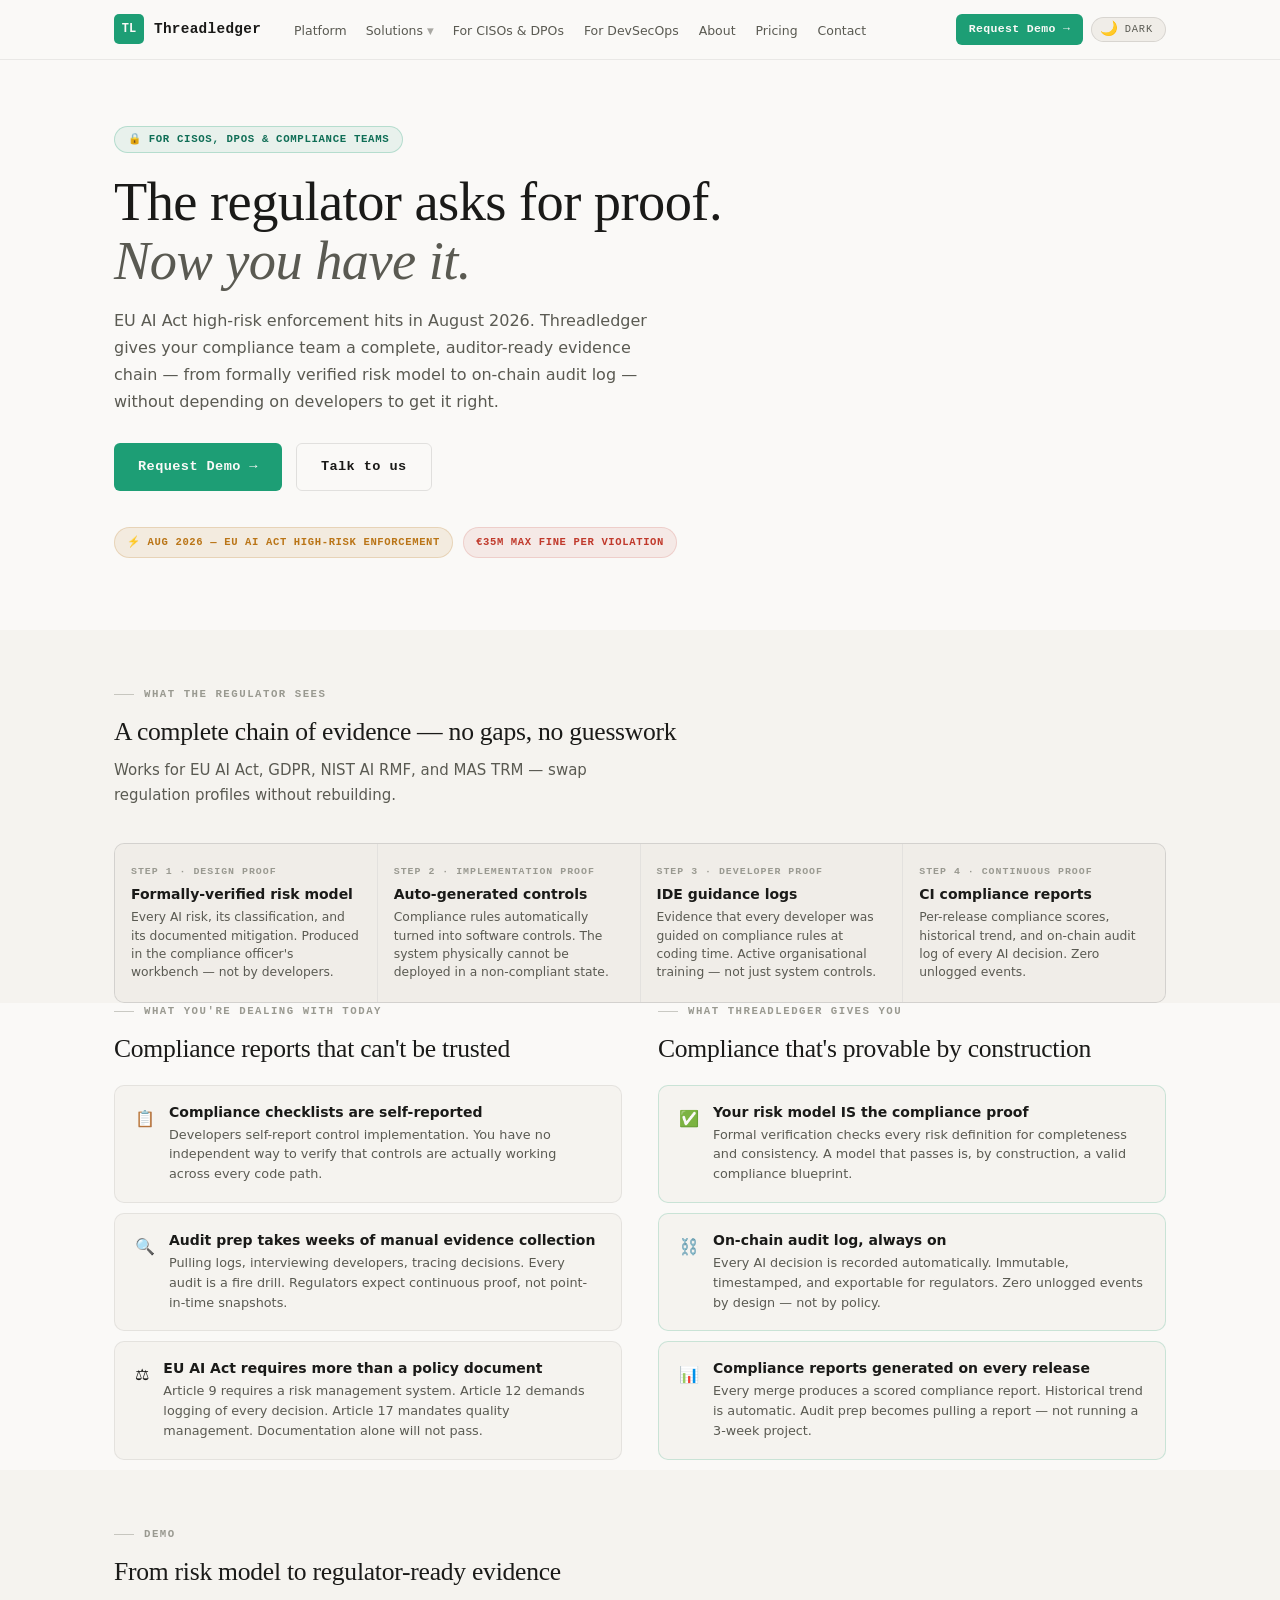
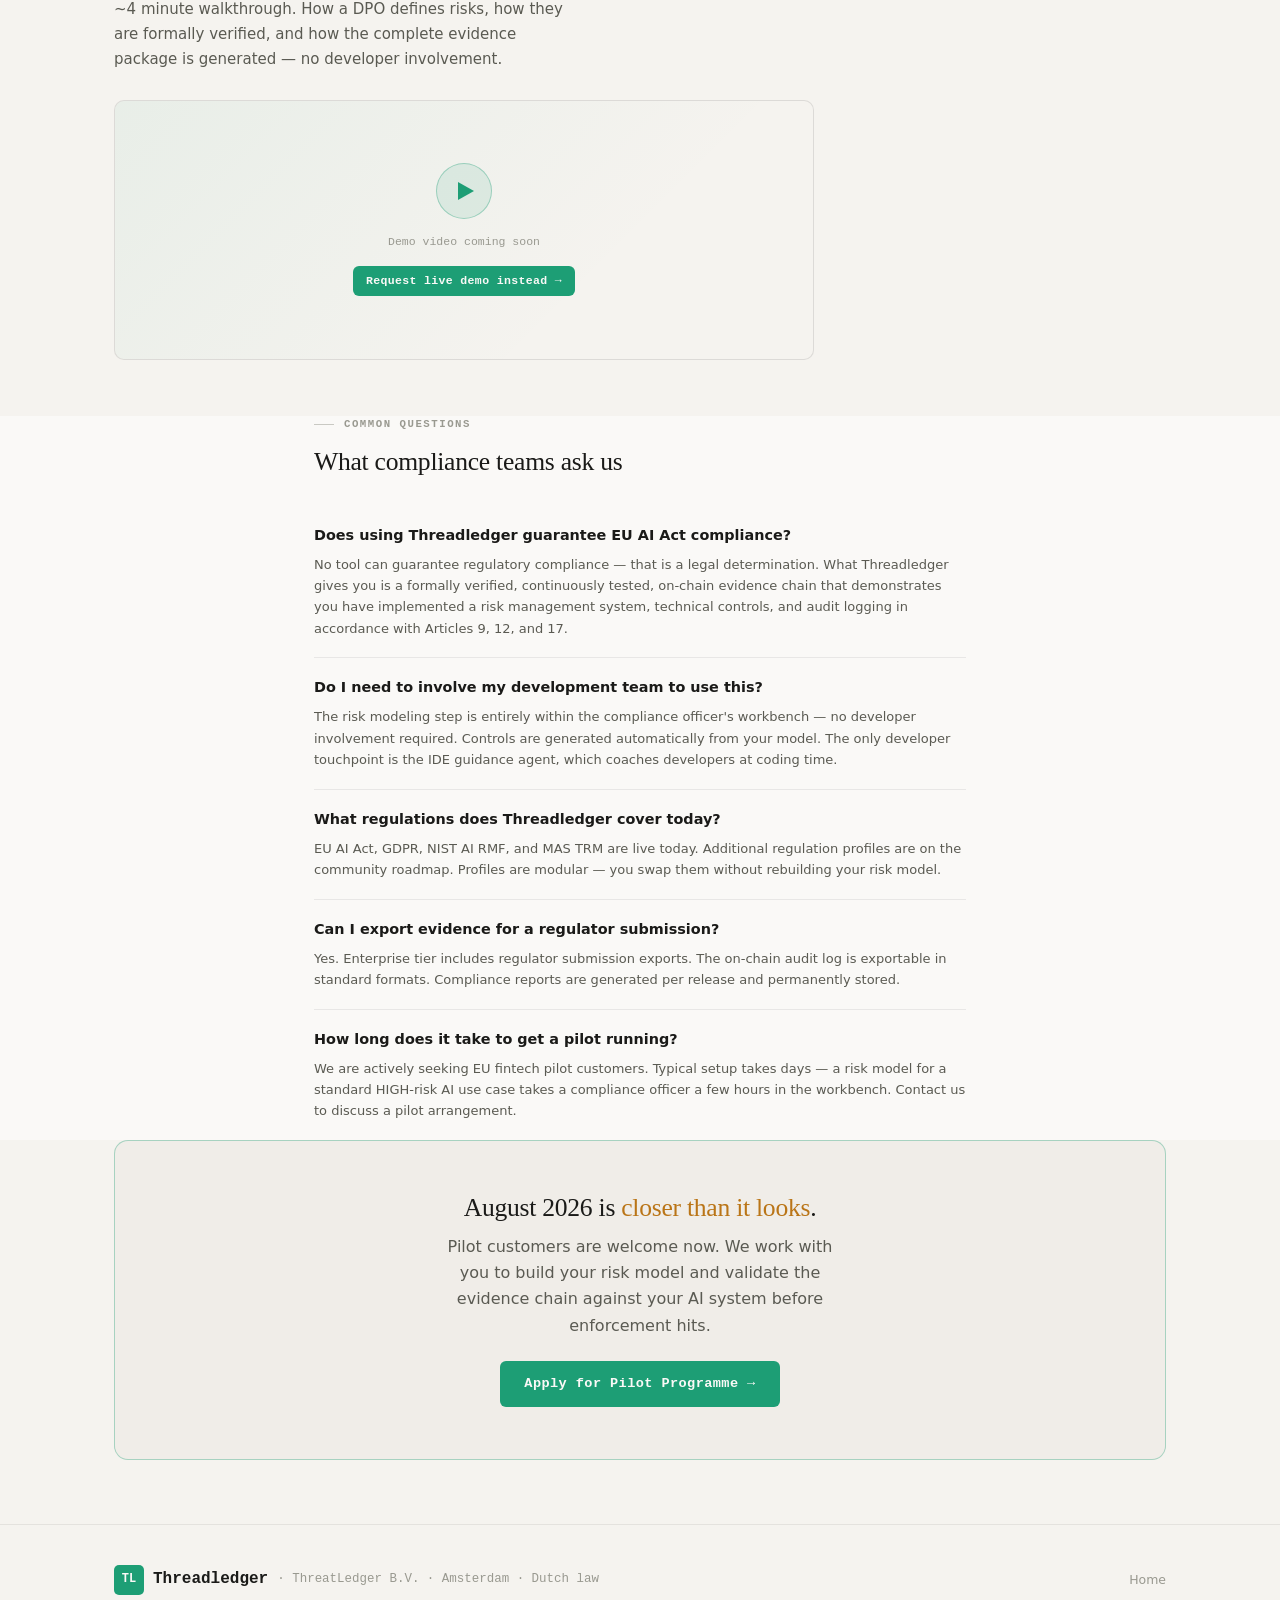
==== commit fd7cf394: "fix: inline all CSS, remove styesheet dependency" ====
--- a/for-ciso.html
+++ b/for-ciso.html
@@ -288,7 +288,6 @@
 
 /* ── Layout ── */
 .container { max-width: 1100px; margin: 0 auto; padding: 0 24px; }
-.section    { padding: 88px 0; position: relative; z-index: 1; }
 .section-sm { padding: 56px 0; position: relative; z-index: 1; }
 
 /* ── Navigation ── */
@@ -335,18 +334,6 @@
   letter-spacing: 0.02em;
 }
 
-.nav-links {
-  display: flex; align-items: center; gap: 4px; list-style: none;
-}
-.nav-links a {
-  color: var(--text-secondary); text-decoration: none;
-  font-size: 0.78rem; font-weight: 500;
-  transition: color var(--transition);
-  padding: 4px 8px; border-radius: var(--radius-sm);
-  white-space: nowrap;
-}
-.nav-links a:hover { color: var(--text-primary); background: var(--bg-surface); }
-.nav-links a.active { color: var(--cyan); }
 
 /* ── Dropdown ── */
 .nav-dropdown {
@@ -415,7 +402,6 @@
   height: 0.5px; background: var(--border-dim); margin: 4px 6px;
 }
 
-.nav-right { display: flex; align-items: center; gap: 8px; }
 
 /* ── Theme toggle ── */
 .theme-toggle {
@@ -520,12 +506,6 @@
 :root .section-label::before { background: var(--text-muted); }
 
 /* ── Stat grid ── */
-.stat-grid {
-  display: grid; grid-template-columns: repeat(auto-fit, minmax(160px, 1fr));
-  gap: 1px; background: var(--border-dim);
-  border: 0.5px solid var(--border-dim);
-  border-radius: var(--radius-lg); overflow: hidden;
-}
 .stat-item {
   background: var(--bg-surface); padding: 24px 20px; text-align: center;
 }
@@ -599,11 +579,6 @@
 }
 
 /* ── Responsive ── */
-
-  .nav-links     { display: none !important; }
-  .nav-right     { display: none !important; }
-  .section       { padding: 60px 0; }
-  .stat-grid     { grid-template-columns: repeat(2, 1fr); }
 }
   </style>
   <meta charset="UTF-8" />
@@ -635,6 +610,7 @@
     @media (max-width:900px) { .evidence-chain { grid-template-columns:1fr 1fr; } .pain-grid { grid-template-columns:1fr; } }
     @media (max-width:600px) { .evidence-chain { grid-template-columns:1fr; } }
   </style>
+  <!-- build: 2026-03-22 20:37 -->
 </head>
 <body>
 
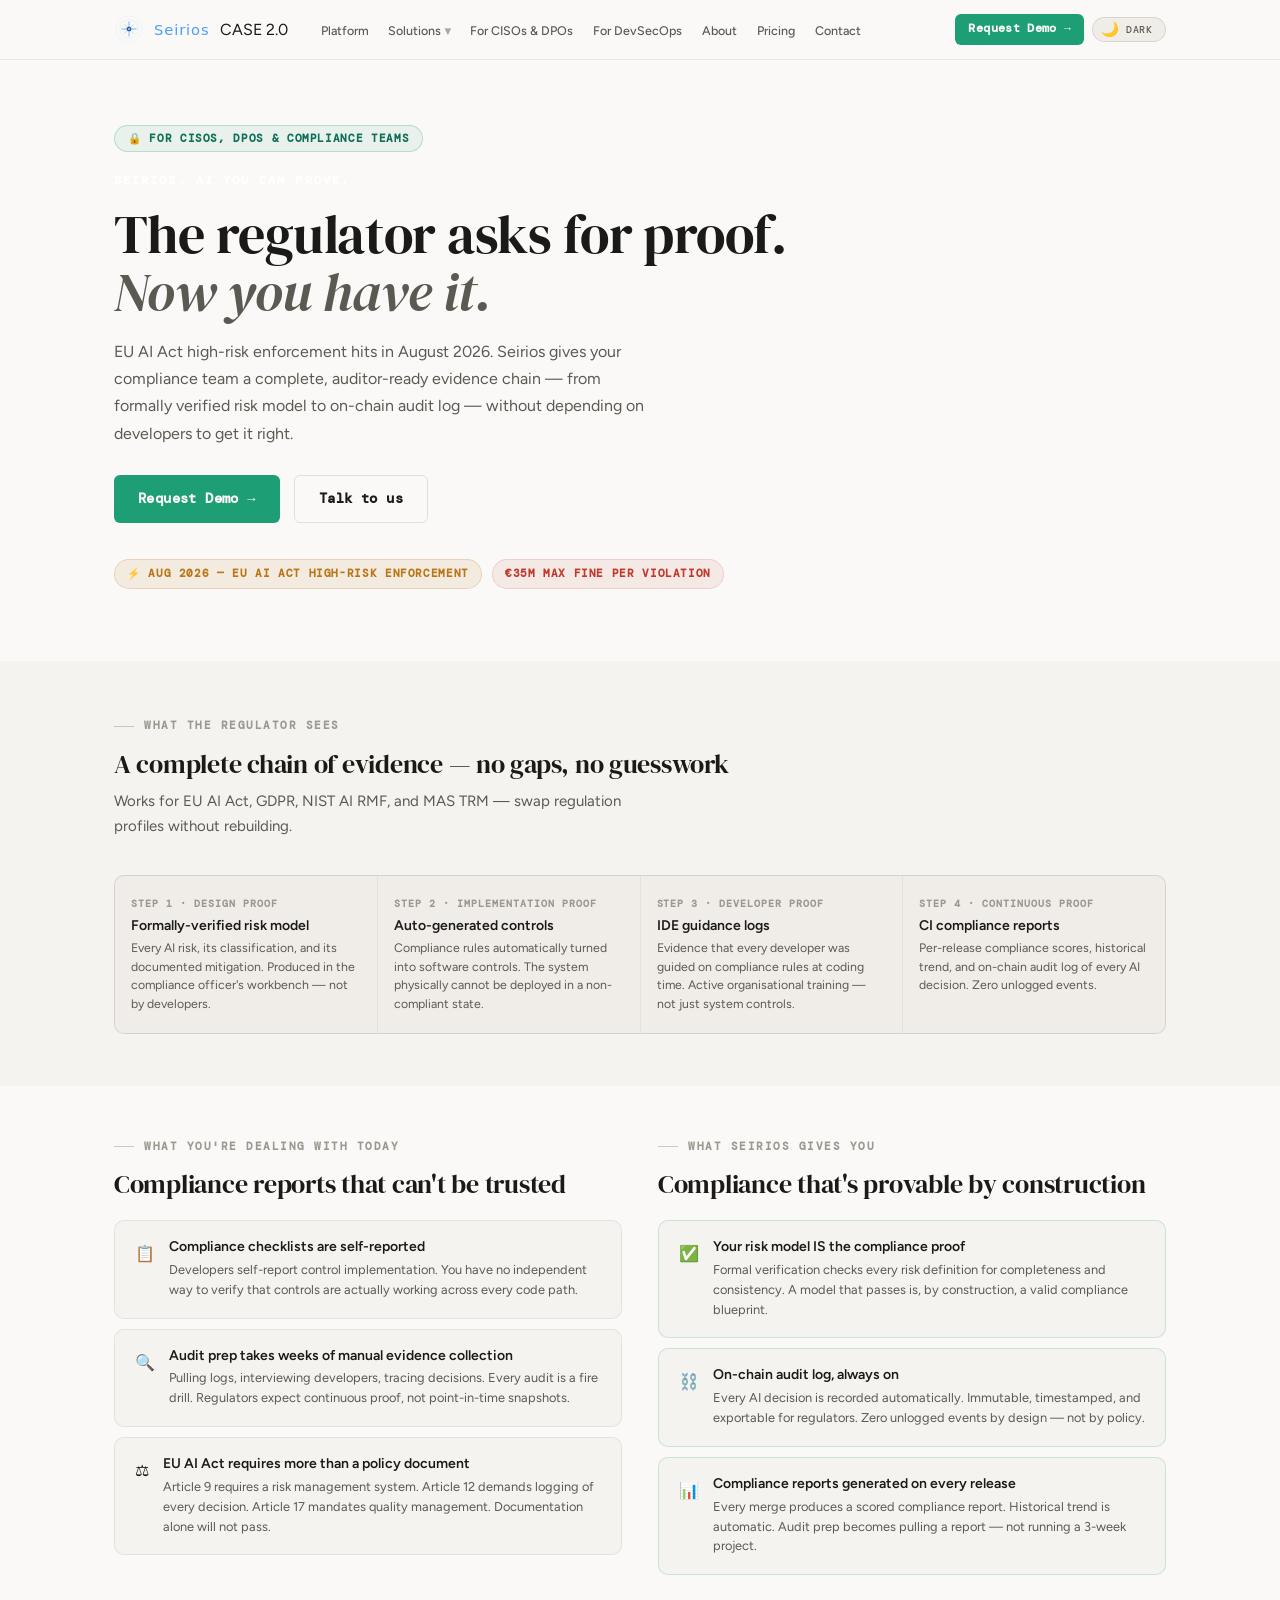
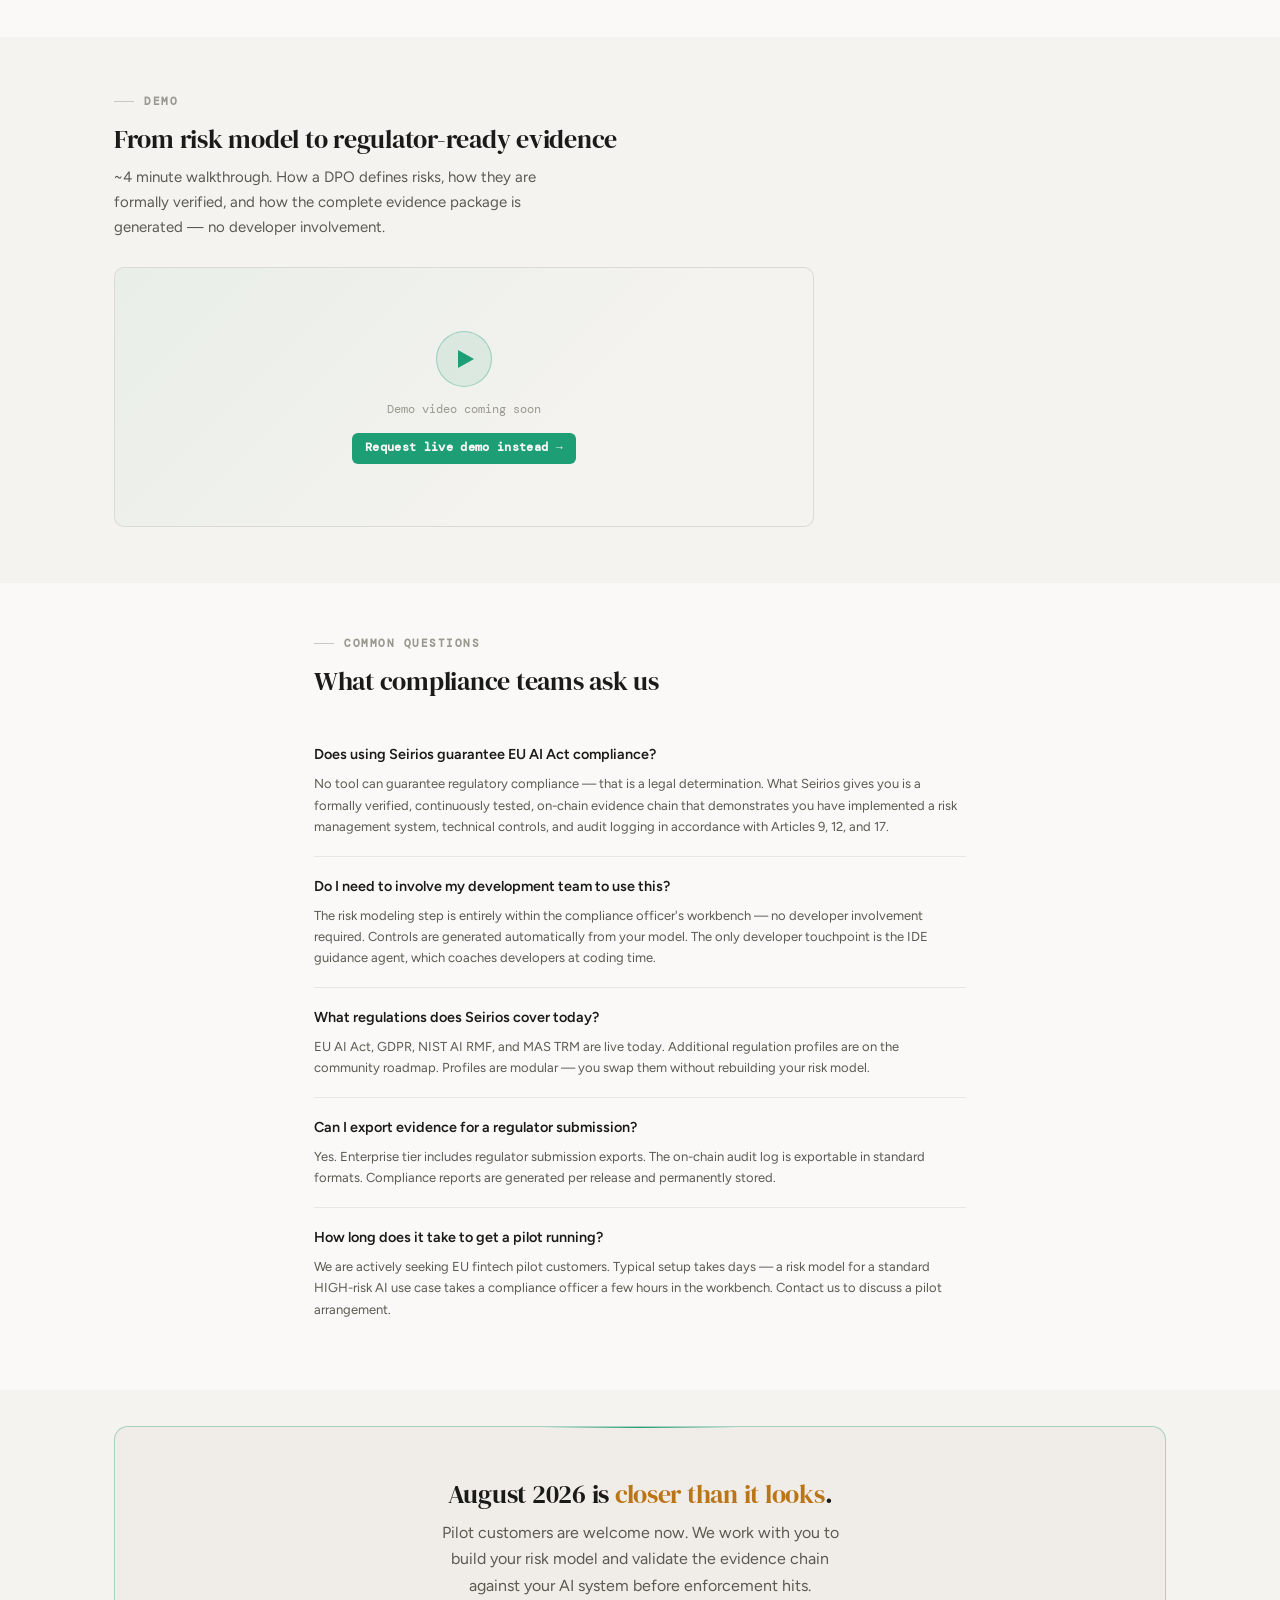
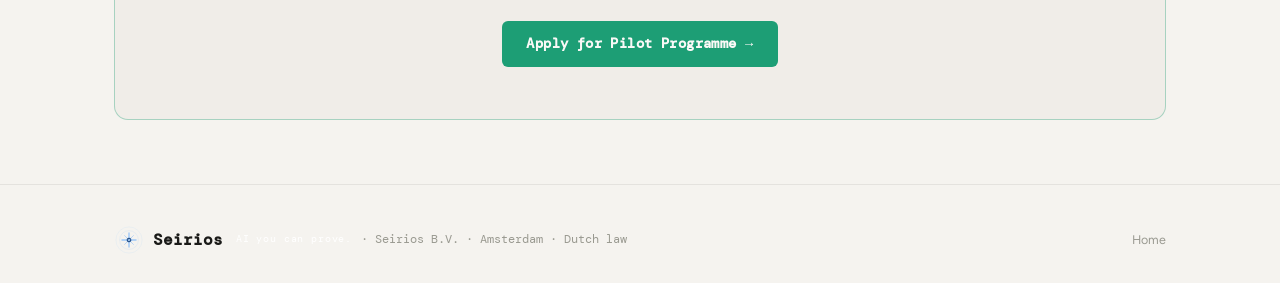
==== commit 77031e6b: "updated logo and brand font. added logo intro file for screenrecording" ====
--- a/for-ciso.html
+++ b/for-ciso.html
@@ -3,23 +3,27 @@
 <head>
   <!-- Nav CSS: self-contained, no external dependency -->
   <style>
+    /* Prevent horizontal overflow on mobile */
+    html, body { overflow-x: hidden !important; max-width: 100vw !important; }
+    .nav { overflow: visible; }
+    .nav-inner { overflow: visible; }
     /* Nav bar */
     .nav {
       position: fixed; top: 0; left: 0; right: 0; z-index: 100;
       height: 60px; display: flex; align-items: center;
-      background: rgba(250,249,247,0.95);
+      background: rgba(250,249,247,0.92);
       backdrop-filter: blur(12px);
       border-bottom: 0.5px solid rgba(0,0,0,0.07);
     }
-    [data-theme="dark"] .nav { background: rgba(8,12,20,0.92); }
+    [data-theme="dark"] .nav { background: rgba(8,12,20,0.88); }
     .nav-inner {
       display: flex; align-items: center;
       width: 100%; max-width: 1100px; margin: 0 auto; padding: 0 24px;
     }
     .nav-logo { display: flex; align-items: center; gap: 10px; text-decoration: none; color: inherit; flex-shrink: 0; }
-    .nav-logo-mark { width: 30px; height: 30px; background: #1D9E75; border-radius: 5px; display: flex; align-items: center; justify-content: center; font-family: monospace; font-size: 12px; font-weight: 700; color: #fff; }
-    [data-theme="dark"] .nav-logo-mark { background: #00e0ff; color: #080c14; }
-    .nav-logo-text { font-family: monospace; font-weight: 700; font-size: 0.95rem; }
+    .nav-logo-mark { width: 32px; height: 32px; display: flex; align-items: center; justify-content: center; flex-shrink: 0; background: none; border: none; padding: 0; }
+    [data-theme="dark"] .nav-logo-mark { background: none; }
+    .nav-logo-text { font-family: 'DM Mono', monospace; font-weight: 600; font-size: 0.92rem; letter-spacing: 0.04em; }
     /* Desktop links */
     .nav-links { display: flex; align-items: center; gap: 2px; list-style: none; margin: 0 auto 0 24px; padding: 0; }
     .nav-links a, .nav-dropdown-trigger {
@@ -39,7 +43,7 @@
     .nav-dropdown-arrow { font-size: 0.55rem; }
     .nav-dropdown-menu {
       position: absolute; top: calc(100% + 8px); left: 0; min-width: 200px;
-      background: #faf9f7; border: 0.5px solid rgba(0,0,0,0.1); border-radius: 10px;
+      background: #faf9f7; border: 0.5px solid rgba(0,0,0,0.10); border-radius: 10px;
       box-shadow: 0 4px 24px rgba(0,0,0,0.1); padding: 6px;
       opacity: 0; visibility: hidden; transform: translateY(-4px);
       transition: all 0.15s; z-index: 200;
@@ -60,7 +64,7 @@
     /* Theme toggle */
     .theme-toggle {
       display: inline-flex; align-items: center; gap: 6px;
-      background: #f0ede8; border: 0.5px solid rgba(0,0,0,0.1); border-radius: 999px;
+      background: #f0ede8; border: 0.5px solid rgba(0,0,0,0.10); border-radius: 999px;
       padding: 4px 12px 4px 8px; cursor: pointer;
       font-family: monospace; font-size: 0.65rem; font-weight: 600;
       color: #5a5a52; letter-spacing: 0.04em; text-transform: uppercase;
@@ -125,7 +129,7 @@
   
     /* ── DESIGN SYSTEM ── */
 /* ============================================================
-   THREADLEDGER DESIGN SYSTEM — DUAL THEME
+   SEIRIOS DESIGN SYSTEM — DUAL THEME
    Light (default): DM Serif Display + DM Mono + Figtree — warm, document-like
    Dark (toggle):   Space Mono + DM Sans — deep navy security aesthetic
    ============================================================ */
@@ -288,7 +292,8 @@
 
 /* ── Layout ── */
 .container { max-width: 1100px; margin: 0 auto; padding: 0 24px; }
-.section-sm { padding: 56px 0; position: relative; z-index: 1; }
+.section    { padding: 52px 0; position: relative; z-index: 1; }
+.section-sm { padding: 36px 0;  position: relative; z-index: 1; }
 
 /* ── Navigation ── */
 .nav {
@@ -506,6 +511,12 @@
 :root .section-label::before { background: var(--text-muted); }
 
 /* ── Stat grid ── */
+.stat-grid {
+  display: grid; grid-template-columns: repeat(4, 1fr);
+  gap: 1px; background: var(--border-dim);
+  border: 0.5px solid var(--border-dim);
+  border-radius: var(--radius-lg); overflow: hidden;
+}
 .stat-item {
   background: var(--bg-surface); padding: 24px 20px; text-align: center;
 }
@@ -569,6 +580,9 @@
 }
 
 /* ── Animations ── */
+@keyframes star-pulse {
+  0%,100%{opacity:1} 50%{opacity:0.45}
+}
 @keyframes fadeInUp {
   from { opacity: 0; transform: translateY(16px); }
   to   { opacity: 1; transform: translateY(0); }
@@ -579,13 +593,48 @@
 }
 
 /* ── Responsive ── */
-}
+@media (max-width: 900px) {
+  .section    { padding: 40px 0; }
+  .section-sm { padding: 28px 0; }
+}
+@media (max-width: 600px) {
+  .section    { padding: 32px 0; }
+  .section-sm { padding: 22px 0; }
+  .stat-grid  { grid-template-columns: repeat(2, 1fr); font-size: 0.85em; }
+}
+}
+  
+            /* ── CASE 2.0 badge ── */
+    .nav-product-badge {
+      display: inline-flex; align-items: center;
+      background: rgba(29,158,117,0.10);
+      border: 0.5px solid rgba(29,158,117,0.35);
+      border-radius: 4px; padding: 2px 7px;
+      font-family: var(--font-mono);
+      font-size: 0.58rem; font-weight: 600;
+      letter-spacing: 0.09em; text-transform: uppercase;
+      color: #1D9E75; margin-left: 5px; white-space: nowrap;
+    }
+    [data-theme="dark"] .nav-product-badge {
+      background: rgba(0,224,255,0.12);
+      border-color: rgba(0,224,255,0.30);
+      color: #00e0ff;
+    }
+    /* ── Seirios star mark — no background ── */
+    .nav-logo-mark { background: none !important; border-radius: 0 !important; }
+    @keyframes star-pulse { 0%,100%{opacity:1} 50%{opacity:0.4} }
+    /* Nav wordmark: mint green light, white dark */
+    .nav-logo-text { font-family: -apple-system, 'Segoe UI', system-ui, sans-serif !important; font-weight: 500; font-size: 0.92rem; letter-spacing: 0.06em; color: #4a9eff !important; }
+    [data-theme="dark"] .nav-logo-text { color: #4a9eff !important; }
   </style>
   <meta charset="UTF-8" />
+  <link rel="preconnect" href="https://fonts.googleapis.com">
+  <link rel="preconnect" href="https://fonts.gstatic.com" crossorigin>
+  <link rel="stylesheet" href="https://fonts.googleapis.com/css2?family=DM+Serif+Display:ital@0;1&family=DM+Mono:wght@400;500;600&family=Figtree:wght@400;500;600;700&family=Space+Mono:wght@400;700&family=DM+Sans:ital,opsz,wght@0,9..40,300;0,9..40,400;0,9..40,500;0,9..40,600&display=swap">
   <meta name="viewport" content="width=device-width, initial-scale=1.0" />
-  <title>Threadledger for CISOs & DPOs — Provable AI Compliance</title>
-  <meta name="description" content="For CISOs, DPOs and compliance teams: Threadledger gives you a complete auditor-ready evidence chain for EU AI Act and GDPR." />
-  <link rel="icon" type="image/svg+xml" href="assets/favicon.svg" />
+  <title>Seirios for CISOs & DPOs — AI you can prove.</title>
+  <meta name="description" content="For CISOs, DPOs and compliance teams: Seirios gives you a complete auditor-ready evidence chain for EU AI Act and GDPR." />
+  <link rel="icon" type="image/svg+xml" href="/assets/favicon.svg" />
   <script src="js/theme.js"></script>
   <style>
     .audience-hero { padding: calc(var(--nav-h) + 64px) 0 72px; position:relative; z-index:1; }
@@ -610,15 +659,31 @@
     @media (max-width:900px) { .evidence-chain { grid-template-columns:1fr 1fr; } .pain-grid { grid-template-columns:1fr; } }
     @media (max-width:600px) { .evidence-chain { grid-template-columns:1fr; } }
   </style>
-  <!-- build: 2026-03-22 20:37 -->
+  <!-- build: 2026-03-22 22:02:23 -->
 </head>
 <body>
 
   <nav class="nav">
     <div class="nav-inner">
       <a href="index.html" class="nav-logo">
-        <div class="nav-logo-mark">TL</div>
-        <span class="nav-logo-text">Threadledger</span>
+        <svg class="nav-logo-mark seirios-mark" width="32" height="32" viewBox="0 0 32 32" xmlns="http://www.w3.org/2000/svg" aria-label="Seirios">
+        <!-- Outer glow ring -->
+        <circle cx="16" cy="16" r="14" fill="none" stroke="#4a9eff" stroke-width="0.5" opacity="0.15"/>
+        <circle cx="16" cy="16" r="10" fill="none" stroke="#4a9eff" stroke-width="0.5" opacity="0.2"/>
+        <!-- 8-point star cross -->
+        <line x1="8.5" y1="16" x2="23.5" y2="16" stroke="#4a9eff" stroke-width="1.5" stroke-linecap="round" opacity="0.5"/>
+        <line x1="16" y1="8.5" x2="16" y2="23.5" stroke="#4a9eff" stroke-width="1.5" stroke-linecap="round" opacity="0.5"/>
+        <!-- Diagonals -->
+        <line x1="11.2" y1="11.2" x2="20.8" y2="20.8" stroke="#4a9eff" stroke-width="1.0" stroke-linecap="round" opacity="0.35"/>
+        <line x1="20.8" y1="11.2" x2="11.2" y2="20.8" stroke="#4a9eff" stroke-width="1.0" stroke-linecap="round" opacity="0.35"/>
+        <!-- Core -->
+        <circle cx="16" cy="16" r="2.5" fill="#1a3d6e" stroke="#4a9eff" stroke-width="0.25" opacity="0.9"/>
+        <circle cx="16" cy="16" r="1" fill="#8bc4ff"/>
+        <circle cx="16" cy="16" r="0.4" fill="#ffffff"/>
+        <!-- Tick -->
+        <path d="M15.2 16 L15.8 16.6 L17 15.3" fill="none" stroke="#ffffff" stroke-width="0.4" stroke-linecap="round" stroke-linejoin="round"/>
+      </svg>
+        <span class="nav-logo-text">Seirios</span><span class="nav-product-badge">CASE 2.0</span>
       </a>
       <ul class="nav-links">
         <li><a href="index.html#platform">Platform</a></li>
@@ -634,7 +699,7 @@
         <li><a href="for-devops.html">For DevSecOps</a></li>
         <li><a href="pages/about.html">About</a></li>
         <li><a href="index.html#pricing">Pricing</a></li>
-        <li><a href="/cdn-cgi/l/email-protection#d3b0bcbda7b2b0a793a7bba1b6b2b7bfb6b7b4b6a1fdbabc">Contact</a></li>
+        <li><a href="/cdn-cgi/l/email-protection#492a26273d282a3d093d213b2c282d252c2d2e2c3b672026">Contact</a></li>
       </ul>
       <div class="nav-right">
         <a href="pages/request-demo.html" class="btn btn-primary btn-sm">Request Demo →</a>
@@ -643,6 +708,7 @@
       <button class="nav-hamburger" id="nav-hamburger" aria-label="Open menu" aria-expanded="false"><span></span><span></span><span></span></button>
     </div>
   </nav>
+
   <div class="nav-mobile" id="nav-mobile">
     <a href="index.html#platform">Platform</a>
     <div class="nav-mobile-group">Solutions</div>
@@ -653,23 +719,32 @@
     <a href="for-devops.html">For DevSecOps</a>
     <a href="pages/about.html">About</a>
     <a href="index.html#pricing">Pricing</a>
-    <a href="/cdn-cgi/l/email-protection#6e0d01001a0f0d1a2e1a061c0b0f0a020b0a090b1c400701">Contact</a>
+    <a href="/cdn-cgi/l/email-protection#e0838f8e94818394a09488928581848c8584878592ce898f">Contact</a>
     <div class="nav-mobile-divider"></div>
     <a href="pages/request-demo.html" style="color:var(--cyan);font-weight:600;">Request Demo →</a>
+    <div class="nav-mobile-divider"></div>
+    <div style="padding:8px 24px 14px;display:flex;align-items:center;gap:10px;">
+      <span style="font-size:0.8rem;color:var(--text-muted);font-family:monospace;">Appearance</span>
+      <button class="theme-toggle" style="padding:4px 12px 4px 8px;font-size:0.72rem;">
+        <span class="theme-toggle-icon">🌙</span>
+        <span class="theme-toggle-label">Dark</span>
+      </button>
+    </div>
   </div>
 
-<section class="audience-hero">
+  <section class="audience-hero">
     <div class="container">
       <div class="audience-tag">🔒 For CISOs, DPOs &amp; Compliance Teams</div>
+      <p style="font-family:var(--font-mono);font-size:0.72rem;font-weight:600;letter-spacing:0.18em;text-transform:uppercase;color:#ffffff;margin-bottom:14px;">Seirios. AI you can prove.</p>
       <h1 class="display-xl" style="max-width:680px; margin-bottom:16px;">
         The regulator asks for proof.<br/><em class="accent">Now you have it.</em>
       </h1>
       <p style="font-size:1rem; color:var(--text-secondary); max-width:540px; line-height:1.7; margin-bottom:28px;">
-        EU AI Act high-risk enforcement hits in August 2026. Threadledger gives your compliance team a complete, auditor-ready evidence chain — from formally verified risk model to on-chain audit log — without depending on developers to get it right.
+        EU AI Act high-risk enforcement hits in August 2026. Seirios gives your compliance team a complete, auditor-ready evidence chain — from formally verified risk model to on-chain audit log — without depending on developers to get it right.
       </p>
       <div style="display:flex; gap:14px; flex-wrap:wrap; margin-bottom:36px;">
         <a href="index.html#request-demo" class="btn btn-primary btn-lg">Request Demo →</a>
-        <a href="/cdn-cgi/l/email-protection#e685898892878592a6928e948387828a8382818394c88f89" class="btn btn-outline btn-lg">Talk to us</a>
+        <a href="/cdn-cgi/l/email-protection#34575b5a4055574074405c465155505851505351461a5d5b" class="btn btn-outline btn-lg">Talk to us</a>
       </div>
       <div style="display:flex; gap:10px; flex-wrap:wrap;">
         <span class="badge badge-amber" style="padding:6px 12px;">⚡ Aug 2026 — EU AI Act HIGH-risk enforcement</span>
@@ -703,7 +778,7 @@
           <div class="pain-item"><span class="pain-icon">⚖️</span><div><h3 style="font-size:0.875rem; margin-bottom:4px;">EU AI Act requires more than a policy document</h3><p style="font-size:0.8rem; color:var(--text-secondary); line-height:1.55;">Article 9 requires a risk management system. Article 12 demands logging of every decision. Article 17 mandates quality management. Documentation alone will not pass.</p></div></div>
         </div>
         <div>
-          <div class="section-label">What Threadledger gives you</div>
+          <div class="section-label">What Seirios gives you</div>
           <h2 class="display-md" style="margin-bottom:20px;">Compliance that's provable by construction</h2>
           <div class="pain-item" style="border-color:rgba(29,158,117,0.2);"><span class="pain-icon">✅</span><div><h3 style="font-size:0.875rem; margin-bottom:4px;">Your risk model IS the compliance proof</h3><p style="font-size:0.8rem; color:var(--text-secondary); line-height:1.55;">Formal verification checks every risk definition for completeness and consistency. A model that passes is, by construction, a valid compliance blueprint.</p></div></div>
           <div class="pain-item" style="border-color:rgba(29,158,117,0.2);"><span class="pain-icon">⛓️</span><div><h3 style="font-size:0.875rem; margin-bottom:4px;">On-chain audit log, always on</h3><p style="font-size:0.8rem; color:var(--text-secondary); line-height:1.55;">Every AI decision is recorded automatically. Immutable, timestamped, and exportable for regulators. Zero unlogged events by design — not by policy.</p></div></div>
@@ -723,7 +798,7 @@
         <div style="position:absolute;inset:0;display:flex;flex-direction:column;align-items:center;justify-content:center;gap:14px;">
           <div style="width:56px;height:56px;background:var(--cyan-dim);border:0.5px solid var(--border-accent);border-radius:50%;display:flex;align-items:center;justify-content:center;"><div style="width:0;height:0;border-style:solid;border-width:9px 0 9px 16px;border-color:transparent transparent transparent var(--cyan);margin-left:3px;"></div></div>
           <span style="font-family:var(--font-mono);font-size:0.72rem;color:var(--text-muted);">Demo video coming soon</span>
-          <a href="/cdn-cgi/l/email-protection#0e6d61607a6f6d7a4e7a667c6b6f6a626b6a696b7c206761" class="btn btn-primary btn-sm">Request live demo instead →</a>
+          <a href="/cdn-cgi/l/email-protection#fd9e9293899c9e89bd89958f989c999198999a988fd39492" class="btn btn-primary btn-sm">Request live demo instead →</a>
         </div>
       </div>
     </div>
@@ -733,20 +808,20 @@
     <div class="container" style="max-width:700px;">
       <div class="section-label">Common questions</div>
       <h2 class="display-md" style="margin-bottom:28px;">What compliance teams ask us</h2>
-      <div class="faq-item"><div class="faq-q">Does using Threadledger guarantee EU AI Act compliance?</div><div class="faq-a">No tool can guarantee regulatory compliance — that is a legal determination. What Threadledger gives you is a formally verified, continuously tested, on-chain evidence chain that demonstrates you have implemented a risk management system, technical controls, and audit logging in accordance with Articles 9, 12, and 17.</div></div>
+      <div class="faq-item"><div class="faq-q">Does using Seirios guarantee EU AI Act compliance?</div><div class="faq-a">No tool can guarantee regulatory compliance — that is a legal determination. What Seirios gives you is a formally verified, continuously tested, on-chain evidence chain that demonstrates you have implemented a risk management system, technical controls, and audit logging in accordance with Articles 9, 12, and 17.</div></div>
       <div class="faq-item"><div class="faq-q">Do I need to involve my development team to use this?</div><div class="faq-a">The risk modeling step is entirely within the compliance officer's workbench — no developer involvement required. Controls are generated automatically from your model. The only developer touchpoint is the IDE guidance agent, which coaches developers at coding time.</div></div>
-      <div class="faq-item"><div class="faq-q">What regulations does Threadledger cover today?</div><div class="faq-a">EU AI Act, GDPR, NIST AI RMF, and MAS TRM are live today. Additional regulation profiles are on the community roadmap. Profiles are modular — you swap them without rebuilding your risk model.</div></div>
+      <div class="faq-item"><div class="faq-q">What regulations does Seirios cover today?</div><div class="faq-a">EU AI Act, GDPR, NIST AI RMF, and MAS TRM are live today. Additional regulation profiles are on the community roadmap. Profiles are modular — you swap them without rebuilding your risk model.</div></div>
       <div class="faq-item"><div class="faq-q">Can I export evidence for a regulator submission?</div><div class="faq-a">Yes. Enterprise tier includes regulator submission exports. The on-chain audit log is exportable in standard formats. Compliance reports are generated per release and permanently stored.</div></div>
       <div class="faq-item" style="border-bottom:none;"><div class="faq-q">How long does it take to get a pilot running?</div><div class="faq-a">We are actively seeking EU fintech pilot customers. Typical setup takes days — a risk model for a standard HIGH-risk AI use case takes a compliance officer a few hours in the workbench. Contact us to discuss a pilot arrangement.</div></div>
     </div>
   </section>
 
-  <section class="section section-sm" style="background:var(--bg-deep); padding-top:0; padding-bottom:64px;">
+  <section class="section section-sm" style="background:var(--bg-deep); padding-bottom:64px;">
     <div class="container">
       <div class="cta-banner">
         <h2 class="display-md" style="margin-bottom:10px;">August 2026 is <span style="color:var(--amber);">closer than it looks</span>.</h2>
         <p style="color:var(--text-secondary); max-width:400px; margin:0 auto 22px; line-height:1.65;">Pilot customers are welcome now. We work with you to build your risk model and validate the evidence chain against your AI system before enforcement hits.</p>
-        <a href="/cdn-cgi/l/email-protection#60030f0e14010314201408120501040c05040705124e090f" class="btn btn-primary btn-lg">Apply for Pilot Programme →</a>
+        <a href="/cdn-cgi/l/email-protection#4a2925243e2b293e0a3e22382f2b2e262f2e2d2f38642325" class="btn btn-primary btn-lg">Apply for Pilot Programme →</a>
       </div>
     </div>
   </section>
@@ -755,9 +830,26 @@
     <div class="container">
       <div style="display:flex;justify-content:space-between;align-items:center;flex-wrap:wrap;gap:14px;">
         <div style="display:flex;align-items:center;gap:9px;">
-          <div class="nav-logo-mark">TL</div>
-          <span style="font-family:var(--font-mono);font-weight:600;">Threadledger</span>
-          <span style="color:var(--text-muted);font-size:0.78rem;font-family:var(--font-mono);">· ThreatLedger B.V. · Amsterdam · Dutch law</span>
+          <svg class="nav-logo-mark seirios-mark" width="28" height="28" viewBox="0 0 32 32" xmlns="http://www.w3.org/2000/svg" aria-label="Seirios">
+        <!-- Outer glow ring -->
+        <circle cx="16" cy="16" r="14" fill="none" stroke="#4a9eff" stroke-width="0.5" opacity="0.15"/>
+        <circle cx="16" cy="16" r="10" fill="none" stroke="#4a9eff" stroke-width="0.5" opacity="0.2"/>
+        <!-- 8-point star cross -->
+        <line x1="8.5" y1="16" x2="23.5" y2="16" stroke="#4a9eff" stroke-width="1.5" stroke-linecap="round" opacity="0.5"/>
+        <line x1="16" y1="8.5" x2="16" y2="23.5" stroke="#4a9eff" stroke-width="1.5" stroke-linecap="round" opacity="0.5"/>
+        <!-- Diagonals -->
+        <line x1="11.2" y1="11.2" x2="20.8" y2="20.8" stroke="#4a9eff" stroke-width="1.0" stroke-linecap="round" opacity="0.35"/>
+        <line x1="20.8" y1="11.2" x2="11.2" y2="20.8" stroke="#4a9eff" stroke-width="1.0" stroke-linecap="round" opacity="0.35"/>
+        <!-- Core -->
+        <circle cx="16" cy="16" r="2.5" fill="#1a3d6e" stroke="#4a9eff" stroke-width="0.25" opacity="0.9"/>
+        <circle cx="16" cy="16" r="1" fill="#8bc4ff"/>
+        <circle cx="16" cy="16" r="0.4" fill="#ffffff"/>
+        <!-- Tick -->
+        <path d="M15.2 16 L15.8 16.6 L17 15.3" fill="none" stroke="#ffffff" stroke-width="0.4" stroke-linecap="round" stroke-linejoin="round"/>
+      </svg>
+          <span style="font-family:var(--font-mono);font-weight:600;">Seirios</span>
+          <span style="font-family:var(--font-mono); font-size:0.65rem; color:#ffffff; letter-spacing:0.08em; margin-left:4px;">AI you can prove.</span>
+          <span style="color:var(--text-muted);font-size:0.78rem;font-family:var(--font-mono);">· Seirios B.V. · Amsterdam · Dutch law</span>
         </div>
         <div style="display:flex;gap:18px;">
           <a href="index.html" style="color:var(--text-muted);text-decoration:none;font-size:0.78rem;">Home</a>
@@ -774,94 +866,4 @@
       document.addEventListener('click', (e) => {
         if (!hamburger.contains(e.target) && !mobileNav.contains(e.target)) {
           hamburger.classList.remove('open');
-          mobileNav.classList.remove('open');
-        }
-      });
-      mobileNav.querySelectorAll('a').forEach(a => {
-        a.addEventListener('click', () => {
-          hamburger.classList.remove('open');
-          mobileNav.classList.remove('open');
-        })
-  <script>
-    (function() {
-      var hamburger = document.getElementById('nav-hamburger');
-      var mobileNav = document.getElementById('nav-mobile');
-      if (!hamburger || !mobileNav) return;
-      hamburger.addEventListener('click', function() {
-        var isOpen = hamburger.classList.toggle('open');
-        mobileNav.classList.toggle('open', isOpen);
-        hamburger.setAttribute('aria-expanded', isOpen);
-      });
-      document.addEventListener('click', function(e) {
-        if (!hamburger.contains(e.target) && !mobileNav.contains(e.target)) {
-          hamburger.classList.remove('open');
-          mobileNav.classList.remove('open');
-        }
-      });
-      mobileNav.querySelectorAll('a').forEach(function(a) {
-        a.addEventListener('click', function() {
-          hamburger.classList.remove('open');
-          mobileNav.classList.remove('open');
-        });
-  <script>
-    (function() {
-      var h = document.getElementById('nav-hamburger');
-      var m = document.getElementById('nav-mobile');
-      if (!h || !m) return;
-      h.addEventListener('click', function(e) {
-        e.stopPropagation();
-        var open = h.classList.toggle('open');
-        m.classList.toggle('open', open);
-        h.setAttribute('aria-expanded', String(open));
-      });
-      document.addEventListener('click', function(e) {
-        if (!h.contains(e.target) && !m.contains(e.target)) {
-          h.classList.remove('open');
-          m.classList.remove('open');
-          h.setAttribute('aria-expanded', 'false');
-        }
-      });
-      m.quer
-
-  <script>
-    (function() {
-      var h = document.getElementById('nav-hamburger');
-      var m = document.getElementById('nav-mobile');
-      if (!h || !m) return;
-      h.addEventListener('click', function(e) {
-        e.stopPropagation();
-        var isOpen = h.classList.toggle('open');
-        m.classList.toggle('open', isOpen);
-        h.setAttribute('aria-expanded', String(isOpen));
-      });
-      document.addEventListener('click', function(e) {
-        if (!h.contains(e.target) && !m.contains(e.target)) {
-
-  <script>
-    (function(){
-      var h=document.getElementById('nav-hamburger');
-      var m=document.getElementById('nav-mobile');
-      if(!h||!m)return;
-      h.addEventListener('click',function(e){e.stopPropagation();var o=h.classList.toggle('open');m.classList.toggle('open',o);});
-      document.addEventListener('click',function(e){if(!h.contains(e.target)&&!m.contains(e.target)){h.classList.rem
-  <script>
-    document.addEventListener('DOMContentLoaded', function() {
-      var h = document.getElementById('nav-hamburger');
-      var m = document.getElementById('nav-mobile');
-      if (!h || !m) { console.warn('Nav elements not found'); return; }
-      function closeMenu() { m.style.display = 'none'; h.classList.remove('open'); }
-      function openMenu()  { m.style.display = 'block'; h.classList.add('open'); }
-      h.addEventListener('click', function(e) {
-        e.stopPropagation();
-        m.style.display === 'block' ? closeMenu() : openMenu();
-      });
-      document.addEventListener('click', function(e) {
-        if (!h.contains(e.target) && !m.contains(e.target)) closeMenu();
-      });
-      m.querySelectorAll('a').forEach(function(a) {
-        a.addEventListener('click', closeMenu);
-      });
-    });
-  </script>
-</body>
-</html>+     
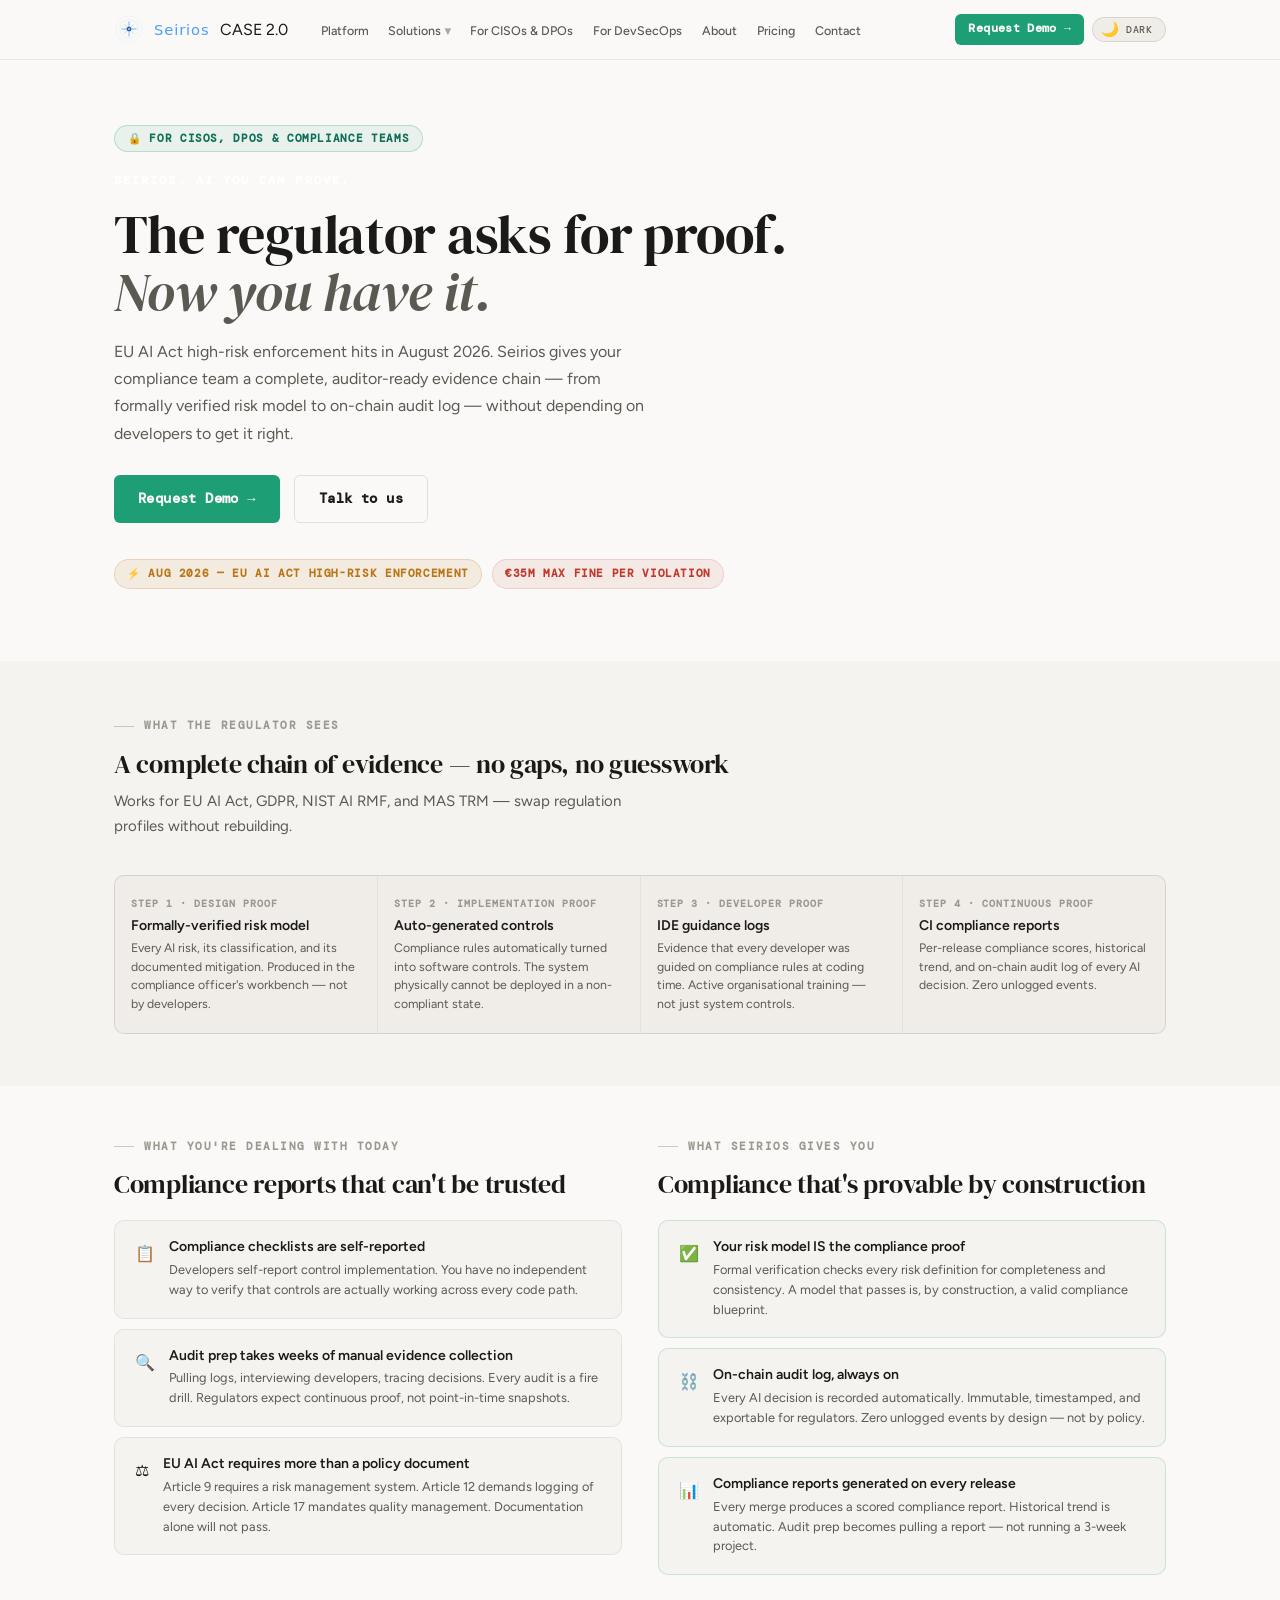
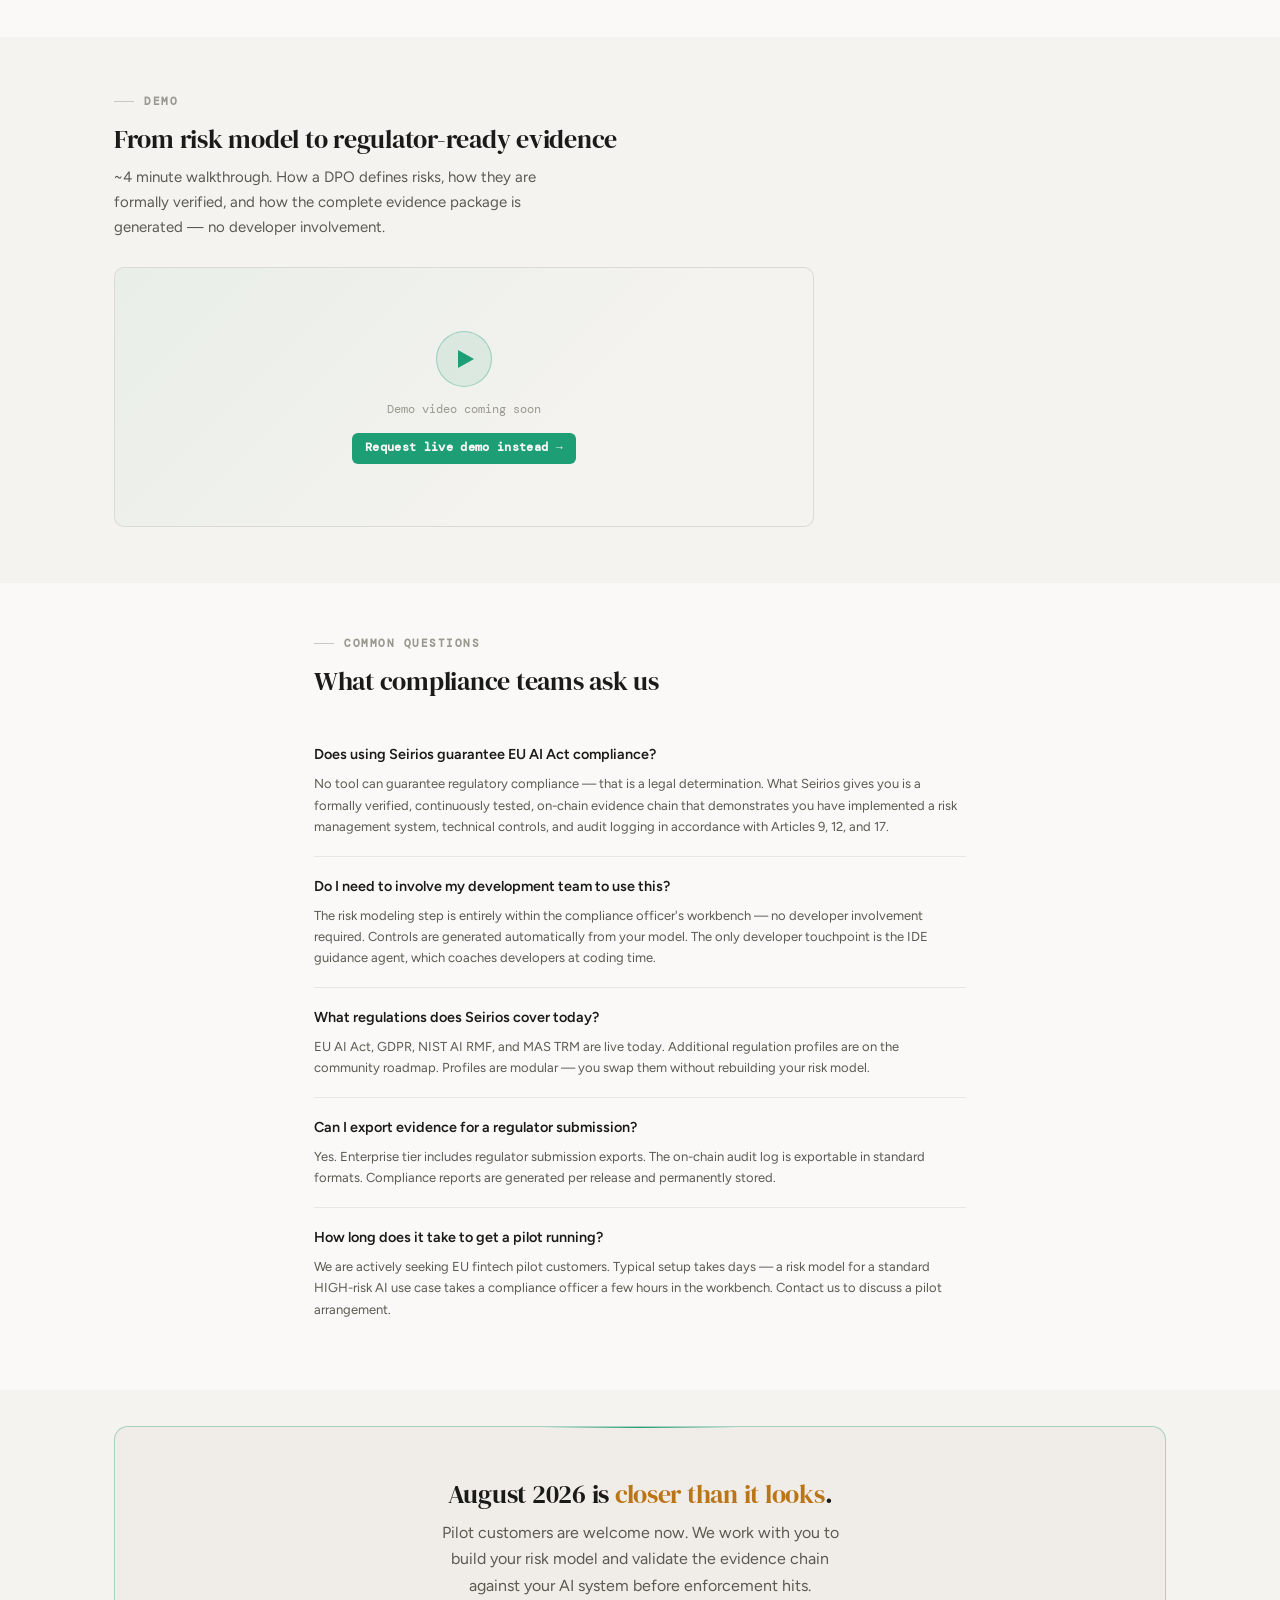
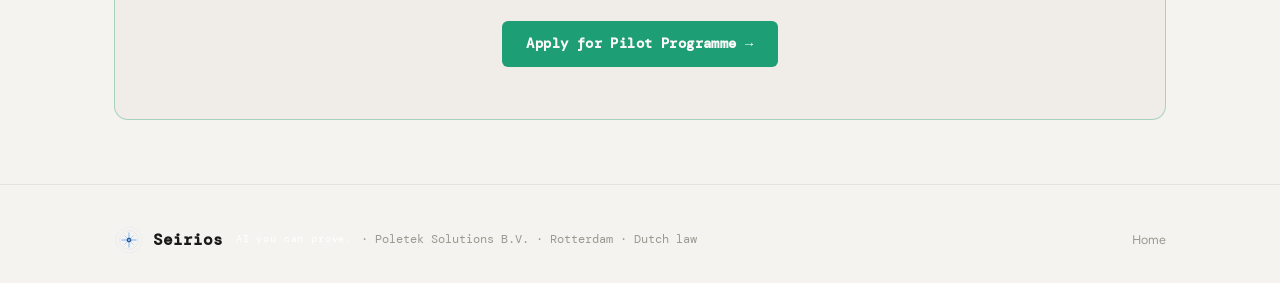
==== commit 43f5f3d3: "remove CLoudflare email injection links" ====
--- a/for-ciso.html
+++ b/for-ciso.html
@@ -699,7 +699,7 @@
         <li><a href="for-devops.html">For DevSecOps</a></li>
         <li><a href="pages/about.html">About</a></li>
         <li><a href="index.html#pricing">Pricing</a></li>
-        <li><a href="/cdn-cgi/l/email-protection#492a26273d282a3d093d213b2c282d252c2d2e2c3b672026">Contact</a></li>
+        <li><a href="mailto:info@seirios.xyz">Contact</a></li>
       </ul>
       <div class="nav-right">
         <a href="pages/request-demo.html" class="btn btn-primary btn-sm">Request Demo →</a>
@@ -719,7 +719,7 @@
     <a href="for-devops.html">For DevSecOps</a>
     <a href="pages/about.html">About</a>
     <a href="index.html#pricing">Pricing</a>
-    <a href="/cdn-cgi/l/email-protection#e0838f8e94818394a09488928581848c8584878592ce898f">Contact</a>
+    <a href="mailto:info@seirios.xyz">Contact</a>
     <div class="nav-mobile-divider"></div>
     <a href="pages/request-demo.html" style="color:var(--cyan);font-weight:600;">Request Demo →</a>
     <div class="nav-mobile-divider"></div>
@@ -744,7 +744,7 @@
       </p>
       <div style="display:flex; gap:14px; flex-wrap:wrap; margin-bottom:36px;">
         <a href="index.html#request-demo" class="btn btn-primary btn-lg">Request Demo →</a>
-        <a href="/cdn-cgi/l/email-protection#34575b5a4055574074405c465155505851505351461a5d5b" class="btn btn-outline btn-lg">Talk to us</a>
+        <a href="mailto:info@seirios.xyz" class="btn btn-outline btn-lg">Talk to us</a>
       </div>
       <div style="display:flex; gap:10px; flex-wrap:wrap;">
         <span class="badge badge-amber" style="padding:6px 12px;">⚡ Aug 2026 — EU AI Act HIGH-risk enforcement</span>
@@ -798,7 +798,7 @@
         <div style="position:absolute;inset:0;display:flex;flex-direction:column;align-items:center;justify-content:center;gap:14px;">
           <div style="width:56px;height:56px;background:var(--cyan-dim);border:0.5px solid var(--border-accent);border-radius:50%;display:flex;align-items:center;justify-content:center;"><div style="width:0;height:0;border-style:solid;border-width:9px 0 9px 16px;border-color:transparent transparent transparent var(--cyan);margin-left:3px;"></div></div>
           <span style="font-family:var(--font-mono);font-size:0.72rem;color:var(--text-muted);">Demo video coming soon</span>
-          <a href="/cdn-cgi/l/email-protection#fd9e9293899c9e89bd89958f989c999198999a988fd39492" class="btn btn-primary btn-sm">Request live demo instead →</a>
+          <a href="mailto:info@seirios.xyz" class="btn btn-primary btn-sm">Request live demo instead →</a>
         </div>
       </div>
     </div>
@@ -821,7 +821,7 @@
       <div class="cta-banner">
         <h2 class="display-md" style="margin-bottom:10px;">August 2026 is <span style="color:var(--amber);">closer than it looks</span>.</h2>
         <p style="color:var(--text-secondary); max-width:400px; margin:0 auto 22px; line-height:1.65;">Pilot customers are welcome now. We work with you to build your risk model and validate the evidence chain against your AI system before enforcement hits.</p>
-        <a href="/cdn-cgi/l/email-protection#4a2925243e2b293e0a3e22382f2b2e262f2e2d2f38642325" class="btn btn-primary btn-lg">Apply for Pilot Programme →</a>
+        <a href="mailto:info@seirios.xyz" class="btn btn-primary btn-lg">Apply for Pilot Programme →</a>
       </div>
     </div>
   </section>
@@ -849,7 +849,7 @@
       </svg>
           <span style="font-family:var(--font-mono);font-weight:600;">Seirios</span>
           <span style="font-family:var(--font-mono); font-size:0.65rem; color:#ffffff; letter-spacing:0.08em; margin-left:4px;">AI you can prove.</span>
-          <span style="color:var(--text-muted);font-size:0.78rem;font-family:var(--font-mono);">· Seirios B.V. · Amsterdam · Dutch law</span>
+          <span style="color:var(--text-muted);font-size:0.78rem;font-family:var(--font-mono);">· Poletek Solutions B.V. · Rotterdam · Dutch law</span>
         </div>
         <div style="display:flex;gap:18px;">
           <a href="index.html" style="color:var(--text-muted);text-decoration:none;font-size:0.78rem;">Home</a>
@@ -861,9 +861,4 @@
       hamburger.addEventListener('click', () => {
         const open = hamburger.classList.toggle('open');
         mobileNav.classList.toggle('open', open);
-        hamburger.setAttribute('aria-expanded', open);
-      });
-      document.addEventListener('click', (e) => {
-        if (!hamburger.contains(e.target) && !mobileNav.contains(e.target)) {
-          hamburger.classList.remove('open');
-     +        hamburger.setAttribute('aria-expanded', o
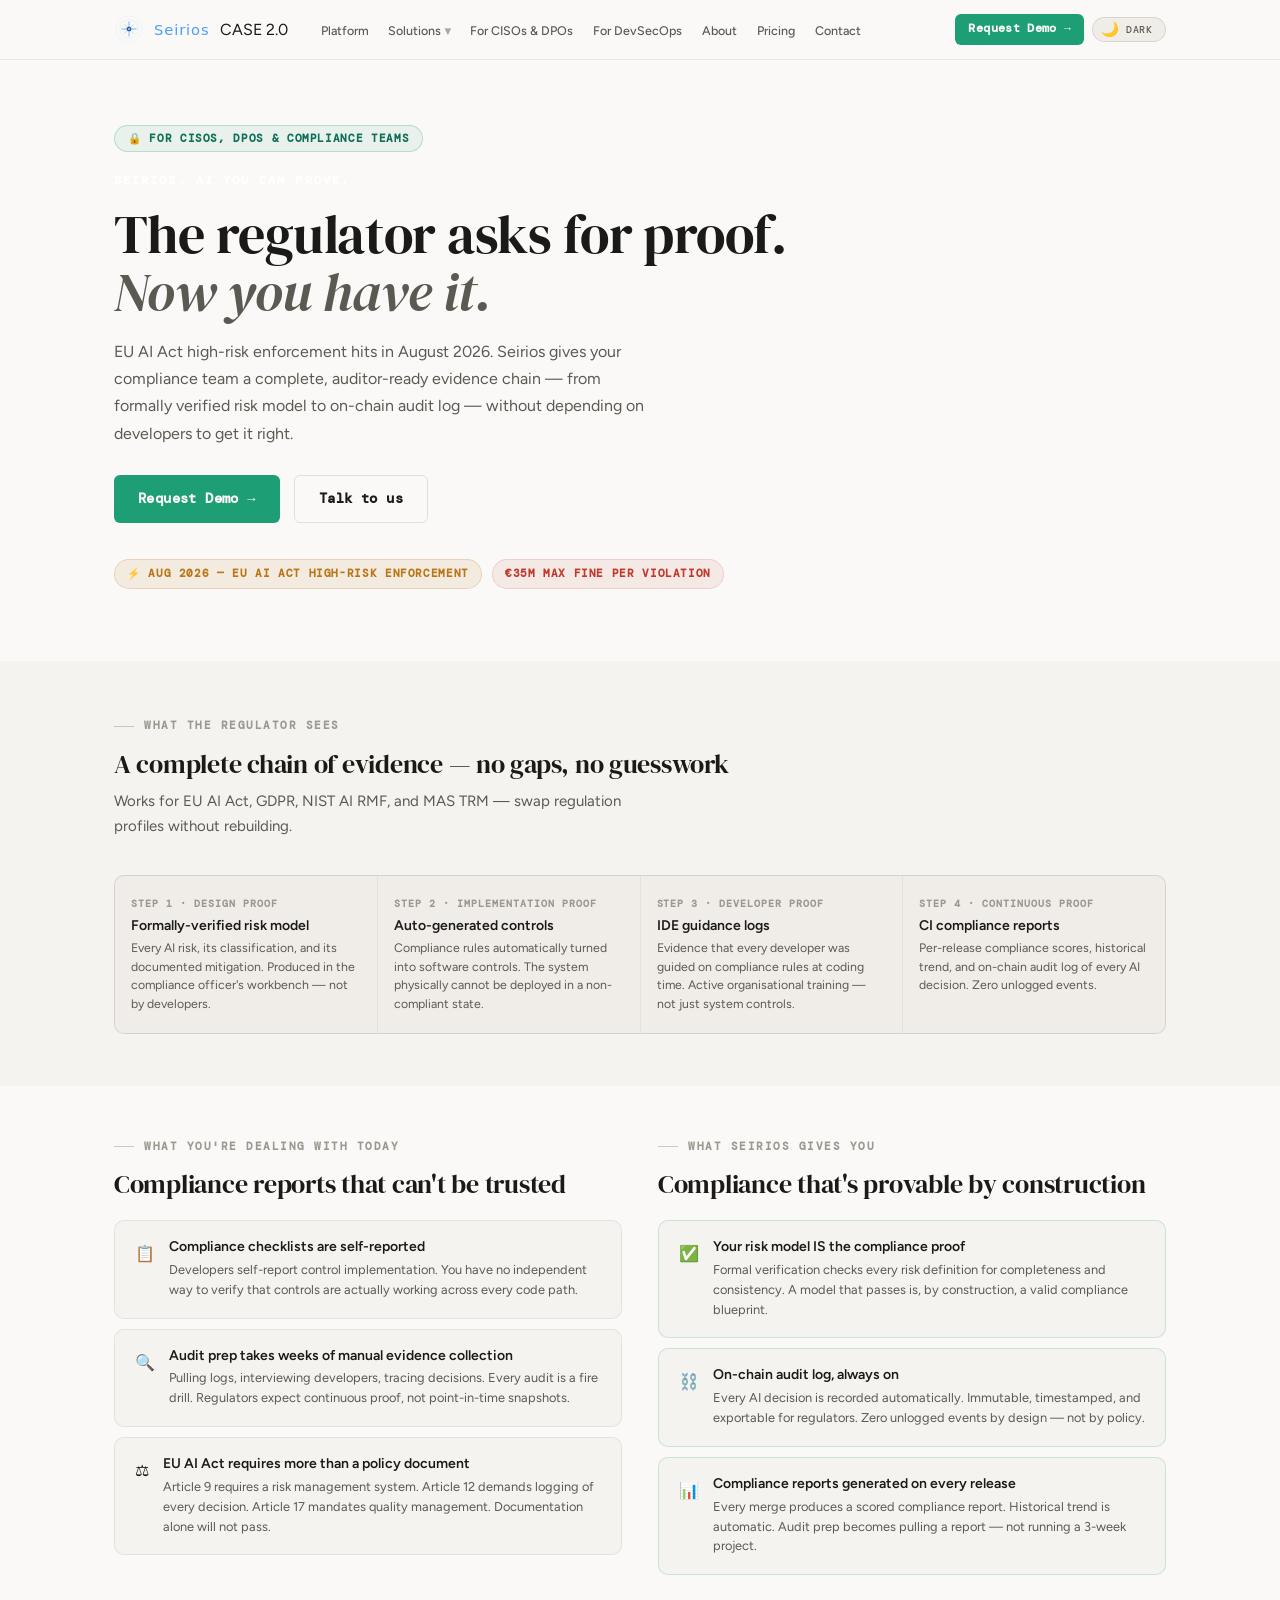
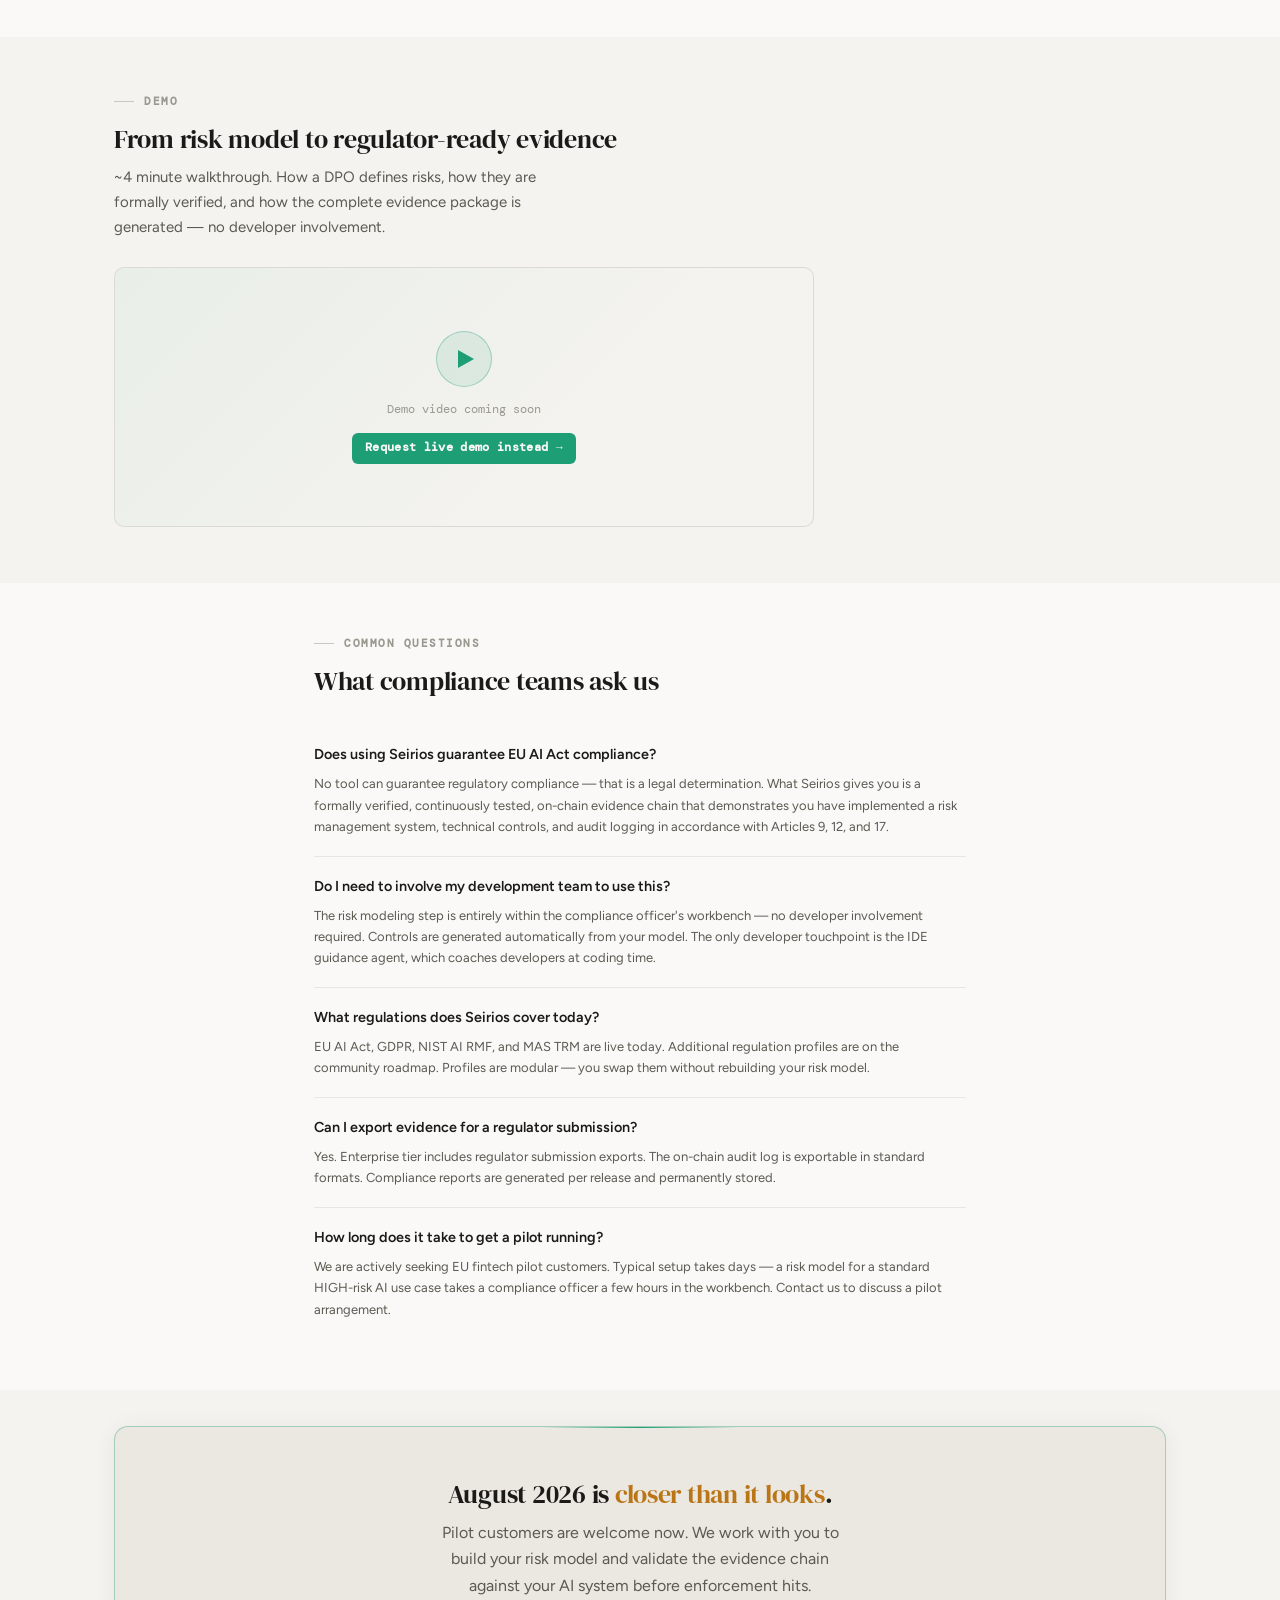
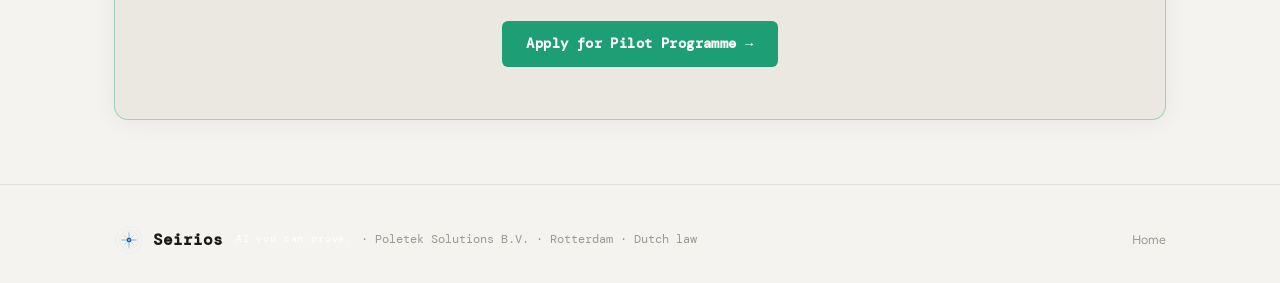
==== commit 73071593: "chore: making background of boxes in light and dark mode more distinguisable when background has the" ====
--- a/for-ciso.html
+++ b/for-ciso.html
@@ -653,8 +653,8 @@
     .faq-q { font-family:var(--font-mono); font-size:0.8125rem; color:var(--text-primary); margin-bottom:7px; }
     :root .faq-q { font-family:var(--font-body); font-weight:600; font-size:0.9rem; }
     .faq-a { font-size:0.8125rem; color:var(--text-secondary); line-height:1.65; }
-    .cta-banner { border:0.5px solid var(--border-accent); border-radius:var(--radius-xl); padding:52px 36px; text-align:center; position:relative; overflow:hidden; background:var(--bg-surface); }
-    [data-theme="dark"] .cta-banner { background:linear-gradient(135deg,rgba(0,224,255,0.05) 0%,rgba(0,255,136,0.02) 100%); }
+    .cta-banner { border:1px solid var(--border-accent); border-radius:var(--radius-xl); padding:52px 36px; text-align:center; position:relative; overflow:hidden; background:var(--bg-raised); box-shadow:0 2px 24px rgba(0,0,0,0.06); }
+    [data-theme="dark"] .cta-banner { background:#111d2e; border-color:rgba(0,224,255,0.25); box-shadow:0 0 40px rgba(0,224,255,0.06), inset 0 0 0 0.5px rgba(0,224,255,0.12); }
     .cta-banner::before { content:''; position:absolute; top:0; left:50%; transform:translateX(-50%); width:200px; height:0.5px; background:linear-gradient(90deg,transparent,var(--cyan),transparent); }
     @media (max-width:900px) { .evidence-chain { grid-template-columns:1fr 1fr; } .pain-grid { grid-template-columns:1fr; } }
     @media (max-width:600px) { .evidence-chain { grid-template-columns:1fr; } }
@@ -699,7 +699,7 @@
         <li><a href="for-devops.html">For DevSecOps</a></li>
         <li><a href="pages/about.html">About</a></li>
         <li><a href="index.html#pricing">Pricing</a></li>
-        <li><a href="mailto:info@seirios.xyz">Contact</a></li>
+        <li><a href="/cdn-cgi/l/email-protection#492a26273d282a3d093d213b2c282d252c2d2e2c3b672026">Contact</a></li>
       </ul>
       <div class="nav-right">
         <a href="pages/request-demo.html" class="btn btn-primary btn-sm">Request Demo →</a>
@@ -719,7 +719,7 @@
     <a href="for-devops.html">For DevSecOps</a>
     <a href="pages/about.html">About</a>
     <a href="index.html#pricing">Pricing</a>
-    <a href="mailto:info@seirios.xyz">Contact</a>
+    <a href="/cdn-cgi/l/email-protection#e0838f8e94818394a09488928581848c8584878592ce898f">Contact</a>
     <div class="nav-mobile-divider"></div>
     <a href="pages/request-demo.html" style="color:var(--cyan);font-weight:600;">Request Demo →</a>
     <div class="nav-mobile-divider"></div>
@@ -744,7 +744,7 @@
       </p>
       <div style="display:flex; gap:14px; flex-wrap:wrap; margin-bottom:36px;">
         <a href="index.html#request-demo" class="btn btn-primary btn-lg">Request Demo →</a>
-        <a href="mailto:info@seirios.xyz" class="btn btn-outline btn-lg">Talk to us</a>
+        <a href="/cdn-cgi/l/email-protection#34575b5a4055574074405c465155505851505351461a5d5b" class="btn btn-outline btn-lg">Talk to us</a>
       </div>
       <div style="display:flex; gap:10px; flex-wrap:wrap;">
         <span class="badge badge-amber" style="padding:6px 12px;">⚡ Aug 2026 — EU AI Act HIGH-risk enforcement</span>
@@ -798,7 +798,7 @@
         <div style="position:absolute;inset:0;display:flex;flex-direction:column;align-items:center;justify-content:center;gap:14px;">
           <div style="width:56px;height:56px;background:var(--cyan-dim);border:0.5px solid var(--border-accent);border-radius:50%;display:flex;align-items:center;justify-content:center;"><div style="width:0;height:0;border-style:solid;border-width:9px 0 9px 16px;border-color:transparent transparent transparent var(--cyan);margin-left:3px;"></div></div>
           <span style="font-family:var(--font-mono);font-size:0.72rem;color:var(--text-muted);">Demo video coming soon</span>
-          <a href="mailto:info@seirios.xyz" class="btn btn-primary btn-sm">Request live demo instead →</a>
+          <a href="/cdn-cgi/l/email-protection#fd9e9293899c9e89bd89958f989c999198999a988fd39492" class="btn btn-primary btn-sm">Request live demo instead →</a>
         </div>
       </div>
     </div>
@@ -821,7 +821,7 @@
       <div class="cta-banner">
         <h2 class="display-md" style="margin-bottom:10px;">August 2026 is <span style="color:var(--amber);">closer than it looks</span>.</h2>
         <p style="color:var(--text-secondary); max-width:400px; margin:0 auto 22px; line-height:1.65;">Pilot customers are welcome now. We work with you to build your risk model and validate the evidence chain against your AI system before enforcement hits.</p>
-        <a href="mailto:info@seirios.xyz" class="btn btn-primary btn-lg">Apply for Pilot Programme →</a>
+        <a href="/cdn-cgi/l/email-protection#4a2925243e2b293e0a3e22382f2b2e262f2e2d2f38642325" class="btn btn-primary btn-lg">Apply for Pilot Programme →</a>
       </div>
     </div>
   </section>
@@ -861,4 +861,9 @@
       hamburger.addEventListener('click', () => {
         const open = hamburger.classList.toggle('open');
         mobileNav.classList.toggle('open', open);
-        hamburger.setAttribute('aria-expanded', o+        hamburger.setAttribute('aria-expanded', open);
+      });
+      document.addEventListener('click', (e) => {
+        if (!hamburger.contains(e.target) && !mobileNav.contains(e.target)) {
+          hamburger.classList.remove('open');
+     
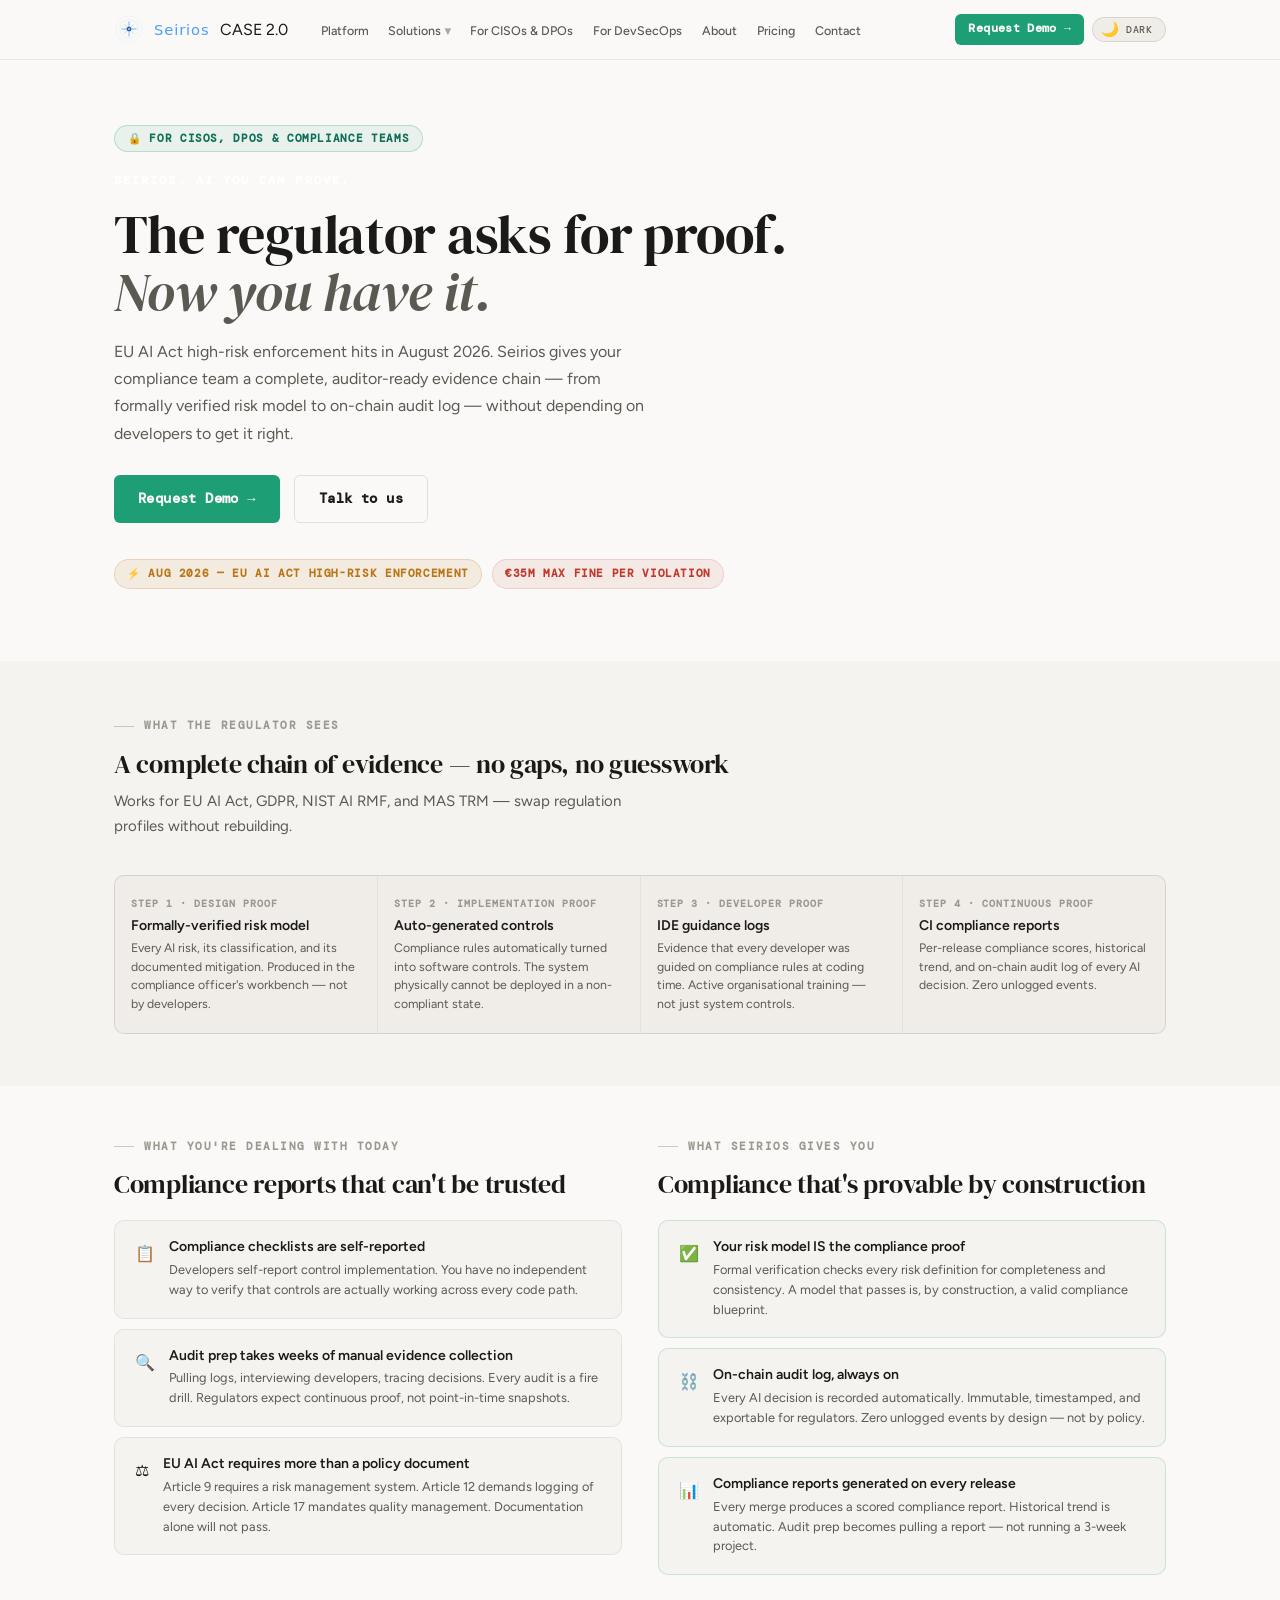
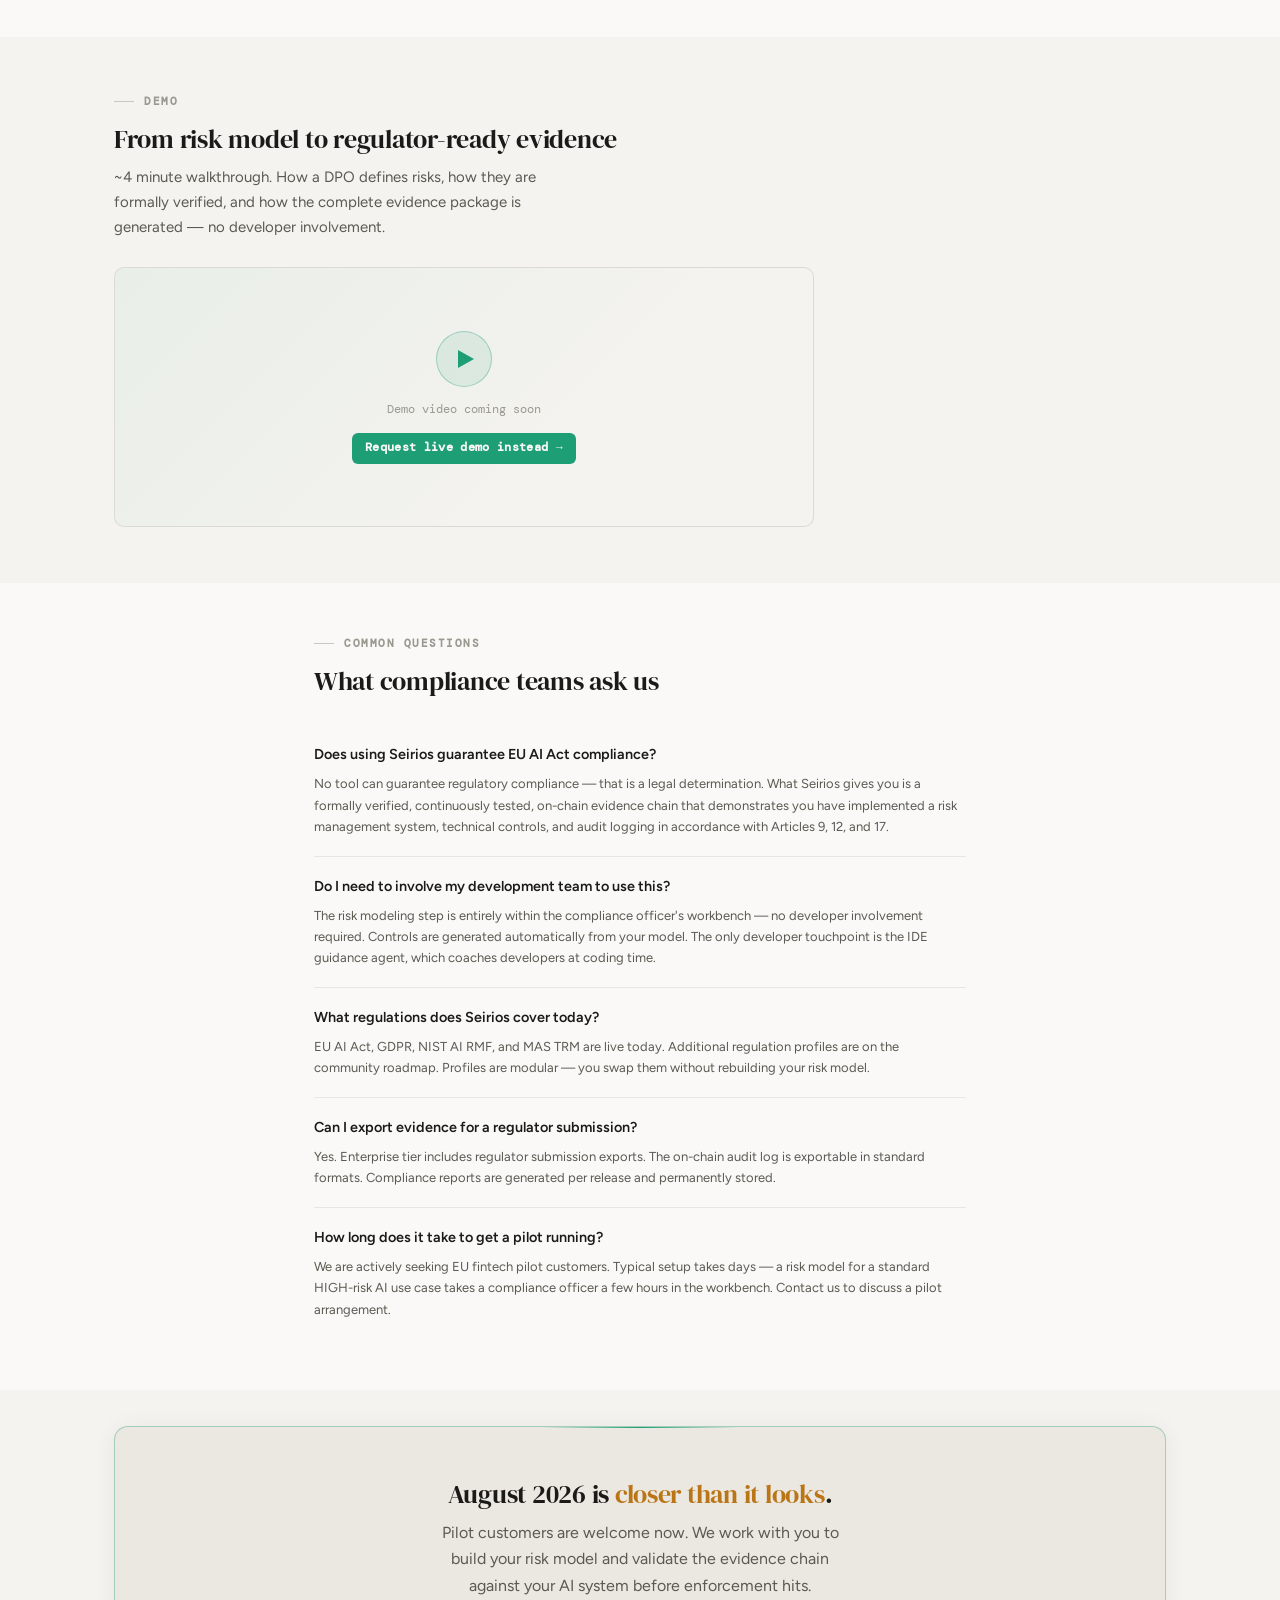
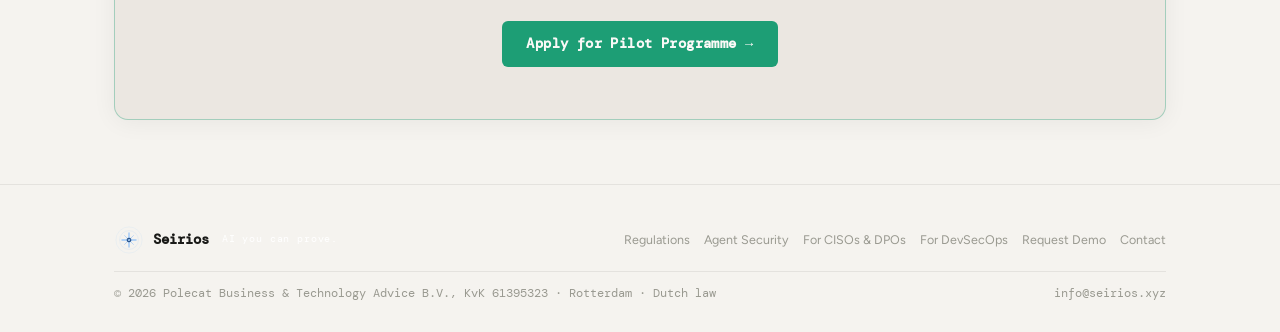
==== commit 230f3a07: "chore: updated all talk_to_us/contact buttons to link to info@seirios.xyz, removed loose info@seirio" ====
--- a/for-ciso.html
+++ b/for-ciso.html
@@ -699,7 +699,7 @@
         <li><a href="for-devops.html">For DevSecOps</a></li>
         <li><a href="pages/about.html">About</a></li>
         <li><a href="index.html#pricing">Pricing</a></li>
-        <li><a href="/cdn-cgi/l/email-protection#492a26273d282a3d093d213b2c282d252c2d2e2c3b672026">Contact</a></li>
+        <li><a href="mailto:info@seirios.xyz">Contact</a></li>
       </ul>
       <div class="nav-right">
         <a href="pages/request-demo.html" class="btn btn-primary btn-sm">Request Demo →</a>
@@ -719,7 +719,7 @@
     <a href="for-devops.html">For DevSecOps</a>
     <a href="pages/about.html">About</a>
     <a href="index.html#pricing">Pricing</a>
-    <a href="/cdn-cgi/l/email-protection#e0838f8e94818394a09488928581848c8584878592ce898f">Contact</a>
+    <a href="mailto:info@seirios.xyz">Contact</a>
     <div class="nav-mobile-divider"></div>
     <a href="pages/request-demo.html" style="color:var(--cyan);font-weight:600;">Request Demo →</a>
     <div class="nav-mobile-divider"></div>
@@ -744,7 +744,7 @@
       </p>
       <div style="display:flex; gap:14px; flex-wrap:wrap; margin-bottom:36px;">
         <a href="index.html#request-demo" class="btn btn-primary btn-lg">Request Demo →</a>
-        <a href="/cdn-cgi/l/email-protection#34575b5a4055574074405c465155505851505351461a5d5b" class="btn btn-outline btn-lg">Talk to us</a>
+        <a href="mailto:info@seirios.xyz" class="btn btn-outline btn-lg">Talk to us</a>
       </div>
       <div style="display:flex; gap:10px; flex-wrap:wrap;">
         <span class="badge badge-amber" style="padding:6px 12px;">⚡ Aug 2026 — EU AI Act HIGH-risk enforcement</span>
@@ -798,7 +798,7 @@
         <div style="position:absolute;inset:0;display:flex;flex-direction:column;align-items:center;justify-content:center;gap:14px;">
           <div style="width:56px;height:56px;background:var(--cyan-dim);border:0.5px solid var(--border-accent);border-radius:50%;display:flex;align-items:center;justify-content:center;"><div style="width:0;height:0;border-style:solid;border-width:9px 0 9px 16px;border-color:transparent transparent transparent var(--cyan);margin-left:3px;"></div></div>
           <span style="font-family:var(--font-mono);font-size:0.72rem;color:var(--text-muted);">Demo video coming soon</span>
-          <a href="/cdn-cgi/l/email-protection#fd9e9293899c9e89bd89958f989c999198999a988fd39492" class="btn btn-primary btn-sm">Request live demo instead →</a>
+          <a href="mailto:info@seirios.xyz" class="btn btn-primary btn-sm">Request live demo instead →</a>
         </div>
       </div>
     </div>
@@ -821,49 +821,44 @@
       <div class="cta-banner">
         <h2 class="display-md" style="margin-bottom:10px;">August 2026 is <span style="color:var(--amber);">closer than it looks</span>.</h2>
         <p style="color:var(--text-secondary); max-width:400px; margin:0 auto 22px; line-height:1.65;">Pilot customers are welcome now. We work with you to build your risk model and validate the evidence chain against your AI system before enforcement hits.</p>
-        <a href="/cdn-cgi/l/email-protection#4a2925243e2b293e0a3e22382f2b2e262f2e2d2f38642325" class="btn btn-primary btn-lg">Apply for Pilot Programme →</a>
+        <a href="mailto:info@seirios.xyz" class="btn btn-primary btn-lg">Apply for Pilot Programme →</a>
       </div>
     </div>
   </section>
 
   <footer class="footer">
     <div class="container">
-      <div style="display:flex;justify-content:space-between;align-items:center;flex-wrap:wrap;gap:14px;">
-        <div style="display:flex;align-items:center;gap:9px;">
+      <div style="display:flex; flex-wrap:wrap; gap:16px; justify-content:space-between; align-items:center; margin-bottom:16px;">
+        <div style="display:flex; align-items:center; gap:9px; flex-shrink:0;">
           <svg class="nav-logo-mark seirios-mark" width="28" height="28" viewBox="0 0 32 32" xmlns="http://www.w3.org/2000/svg" aria-label="Seirios">
         <!-- Outer glow ring -->
         <circle cx="16" cy="16" r="14" fill="none" stroke="#4a9eff" stroke-width="0.5" opacity="0.15"/>
         <circle cx="16" cy="16" r="10" fill="none" stroke="#4a9eff" stroke-width="0.5" opacity="0.2"/>
-        <!-- 8-point star cross -->
         <line x1="8.5" y1="16" x2="23.5" y2="16" stroke="#4a9eff" stroke-width="1.5" stroke-linecap="round" opacity="0.5"/>
         <line x1="16" y1="8.5" x2="16" y2="23.5" stroke="#4a9eff" stroke-width="1.5" stroke-linecap="round" opacity="0.5"/>
-        <!-- Diagonals -->
         <line x1="11.2" y1="11.2" x2="20.8" y2="20.8" stroke="#4a9eff" stroke-width="1.0" stroke-linecap="round" opacity="0.35"/>
         <line x1="20.8" y1="11.2" x2="11.2" y2="20.8" stroke="#4a9eff" stroke-width="1.0" stroke-linecap="round" opacity="0.35"/>
-        <!-- Core -->
         <circle cx="16" cy="16" r="2.5" fill="#1a3d6e" stroke="#4a9eff" stroke-width="0.25" opacity="0.9"/>
         <circle cx="16" cy="16" r="1" fill="#8bc4ff"/>
         <circle cx="16" cy="16" r="0.4" fill="#ffffff"/>
-        <!-- Tick -->
         <path d="M15.2 16 L15.8 16.6 L17 15.3" fill="none" stroke="#ffffff" stroke-width="0.4" stroke-linecap="round" stroke-linejoin="round"/>
       </svg>
-          <span style="font-family:var(--font-mono);font-weight:600;">Seirios</span>
+          <span style="font-family:var(--font-mono); font-weight:600; font-size:0.9rem;">Seirios</span>
           <span style="font-family:var(--font-mono); font-size:0.65rem; color:#ffffff; letter-spacing:0.08em; margin-left:4px;">AI you can prove.</span>
-          <span style="color:var(--text-muted);font-size:0.78rem;font-family:var(--font-mono);">· Poletek Solutions B.V. · Rotterdam · Dutch law</span>
         </div>
-        <div style="display:flex;gap:18px;">
-          <a href="index.html" style="color:var(--text-muted);text-decoration:none;font-size:0.78rem;">Home</a>
-          <a href="for-devops.ht
-  <script>
-    const hamburger = document.getElementById('nav-hamburger');
-    const mobileNav = document.getElementById('nav-mobile');
-    if (hamburger && mobileNav) {
-      hamburger.addEventListener('click', () => {
-        const open = hamburger.classList.toggle('open');
-        mobileNav.classList.toggle('open', open);
-        hamburger.setAttribute('aria-expanded', open);
-      });
-      document.addEventListener('click', (e) => {
-        if (!hamburger.contains(e.target) && !mobileNav.contains(e.target)) {
-          hamburger.classList.remove('open');
-     +        <div style="display:flex; gap:14px; flex-wrap:wrap; align-items:center;">
+          <a href="pages/regulations.html" style="color:var(--text-muted); text-decoration:none; font-size:0.78rem; white-space:nowrap;">Regulations</a>
+          <a href="pages/ai-agent-security.html" style="color:var(--text-muted); text-decoration:none; font-size:0.78rem; white-space:nowrap;">Agent Security</a>
+          <a href="for-ciso.html" style="color:var(--text-muted); text-decoration:none; font-size:0.78rem; white-space:nowrap;">For CISOs &amp; DPOs</a>
+          <a href="for-devops.html" style="color:var(--text-muted); text-decoration:none; font-size:0.78rem; white-space:nowrap;">For DevSecOps</a>
+          <a href="pages/request-demo.html" style="color:var(--text-muted); text-decoration:none; font-size:0.78rem; white-space:nowrap;">Request Demo</a>
+          <a href="mailto:info@seirios.xyz" style="color:var(--text-muted); text-decoration:none; font-size:0.78rem; white-space:nowrap;">Contact</a>
+        </div>
+      </div>
+      <div style="height:0.5px; background:var(--border-dim); margin-bottom:14px;"></div>
+      <div style="display:flex; flex-wrap:wrap; justify-content:space-between; align-items:center; gap:10px;">
+        <span style="font-size:0.72rem; color:var(--text-muted); font-family:var(--font-mono);">© 2026 Polecat Business &amp; Technology Advice B.V., KvK 61395323 · Rotterdam · Dutch law</span>
+        <span style="font-size:0.72rem; color:var(--text-muted); font-family:var(--font-mono);">info@seirios.xyz</span>
+      </div>
+    </div>
+  </footer>
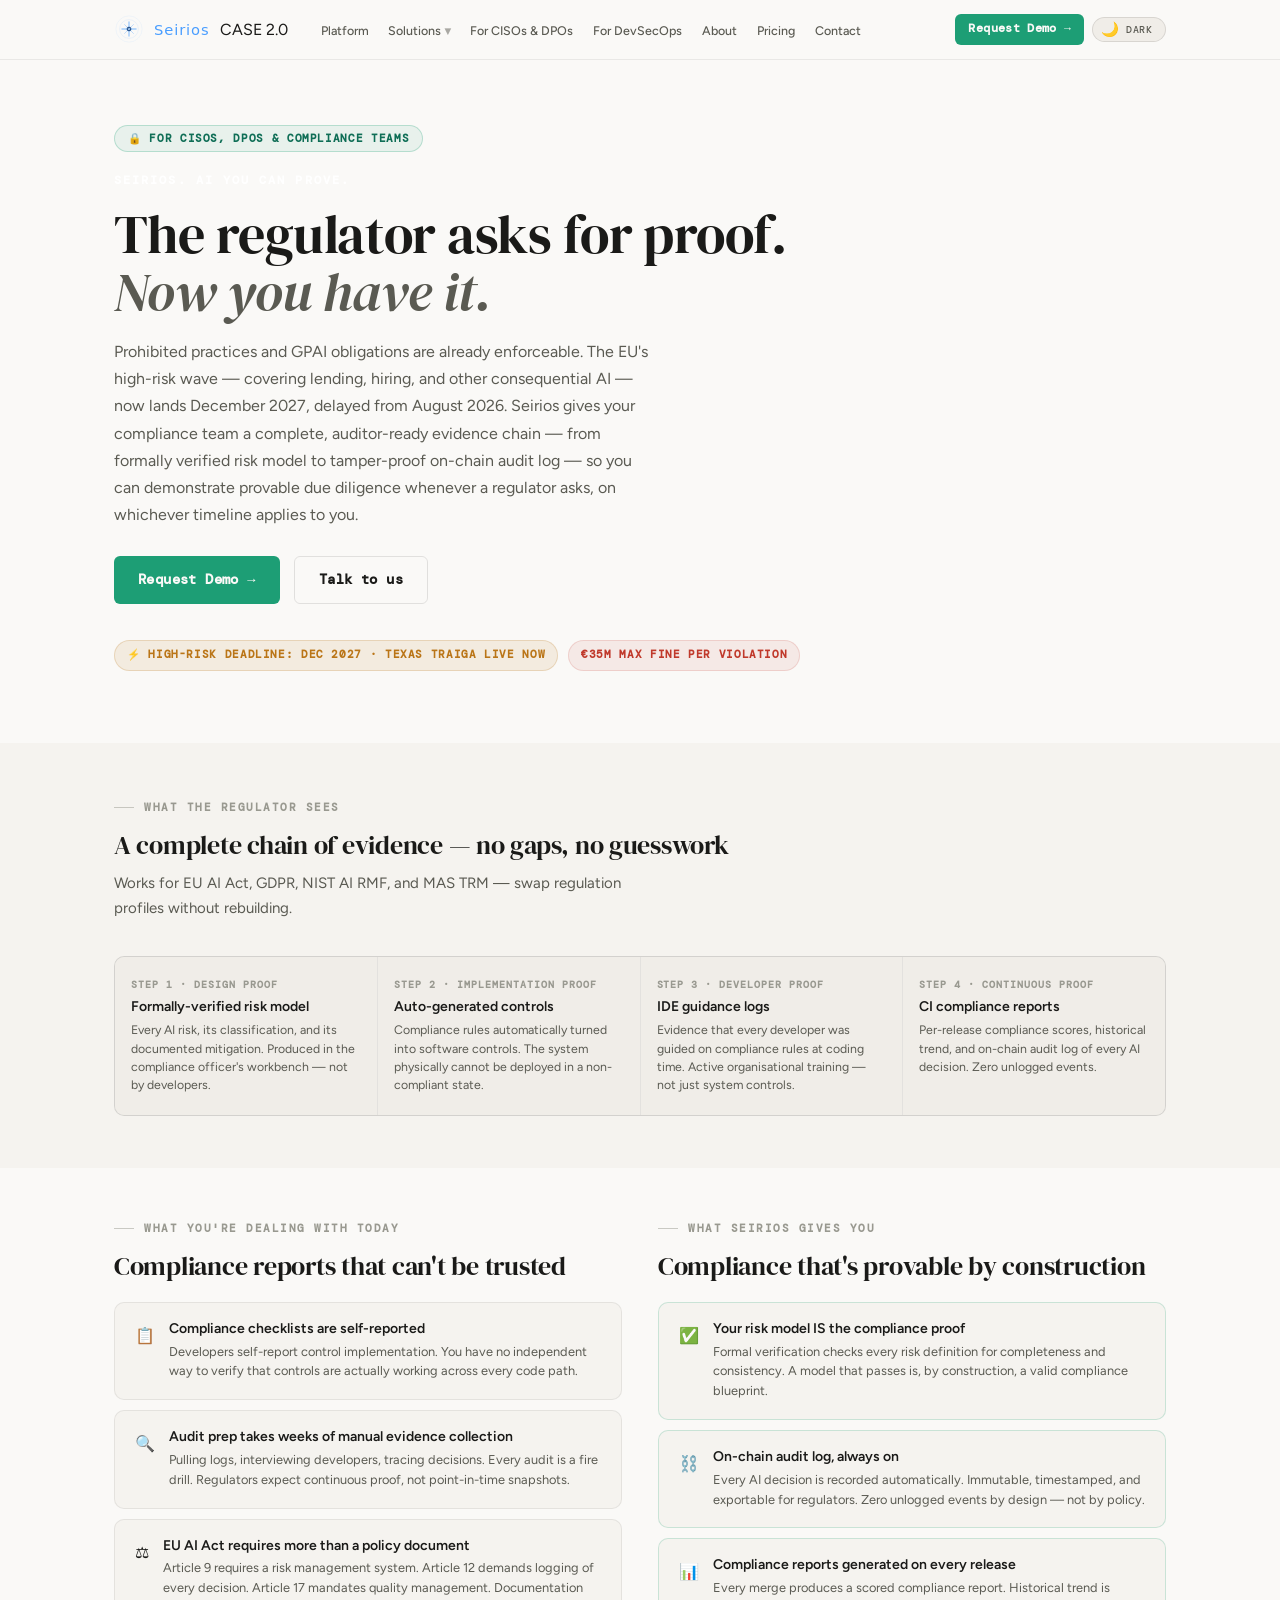
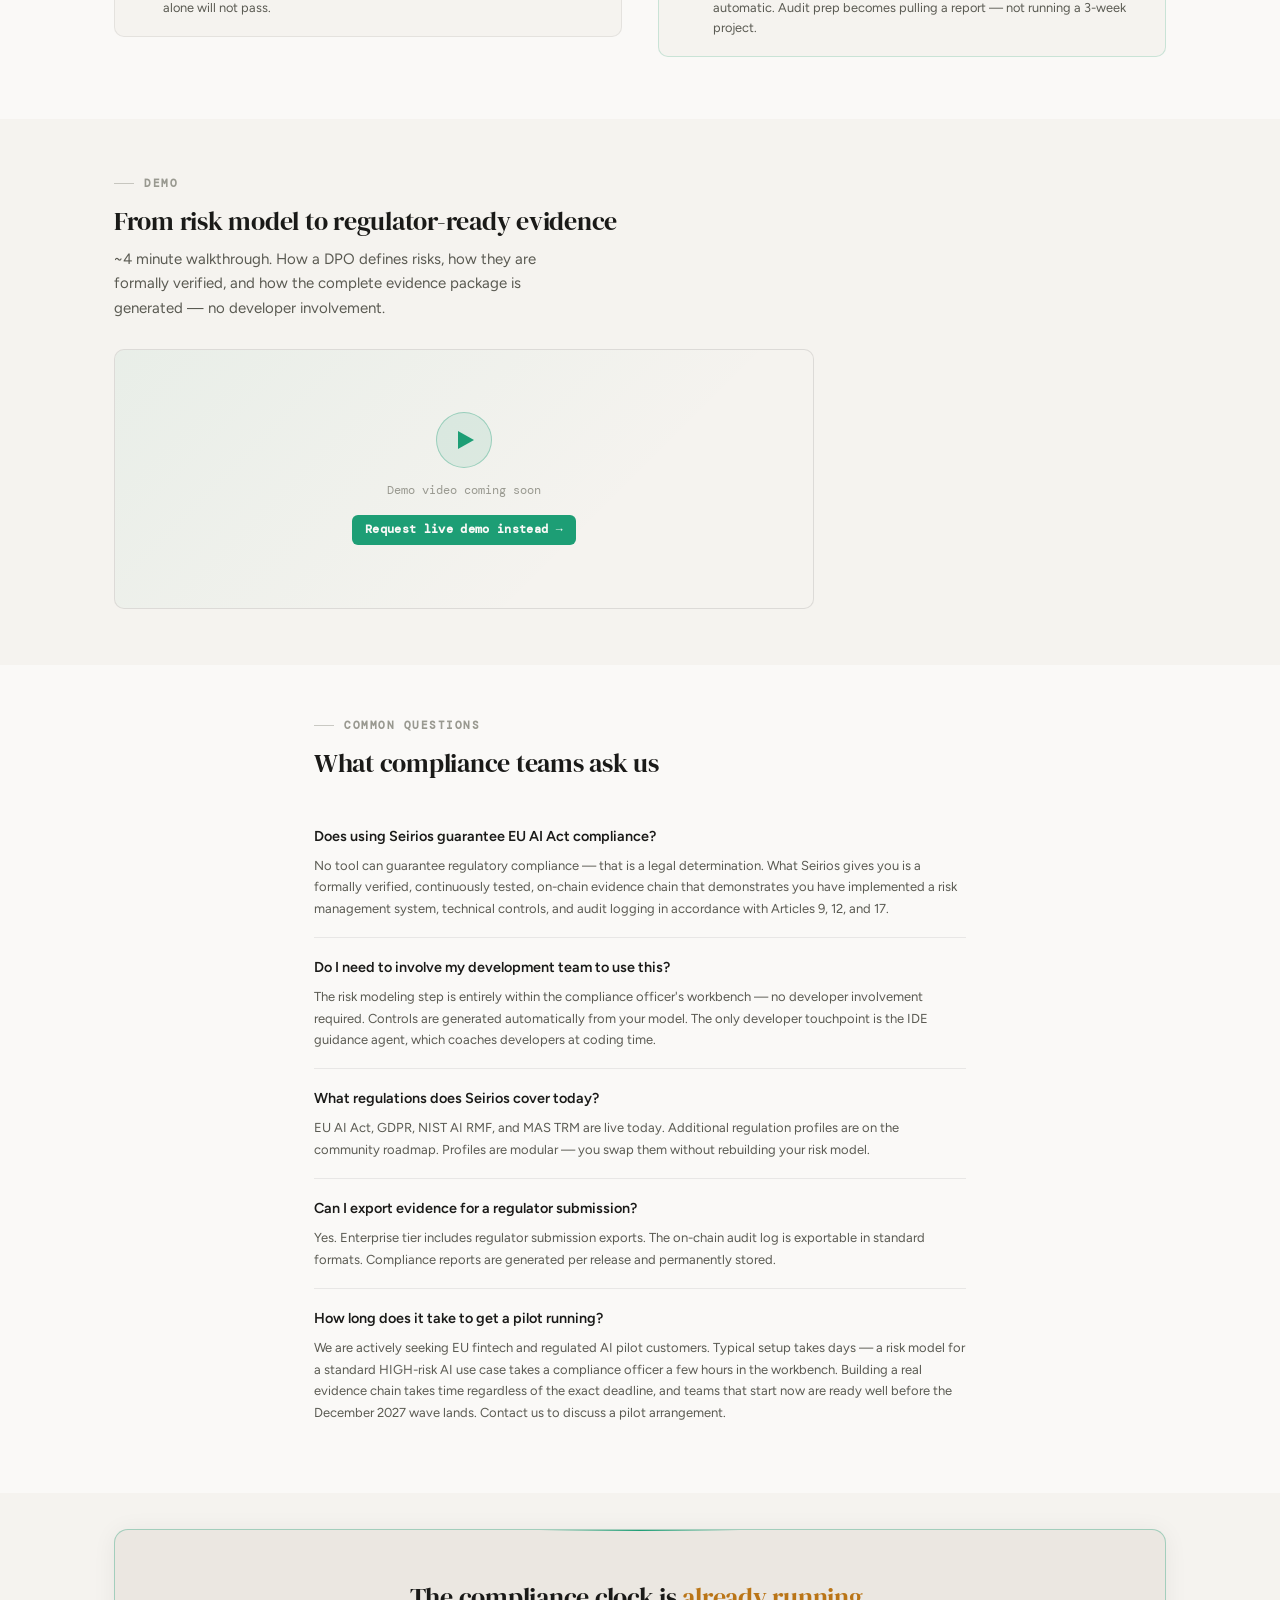
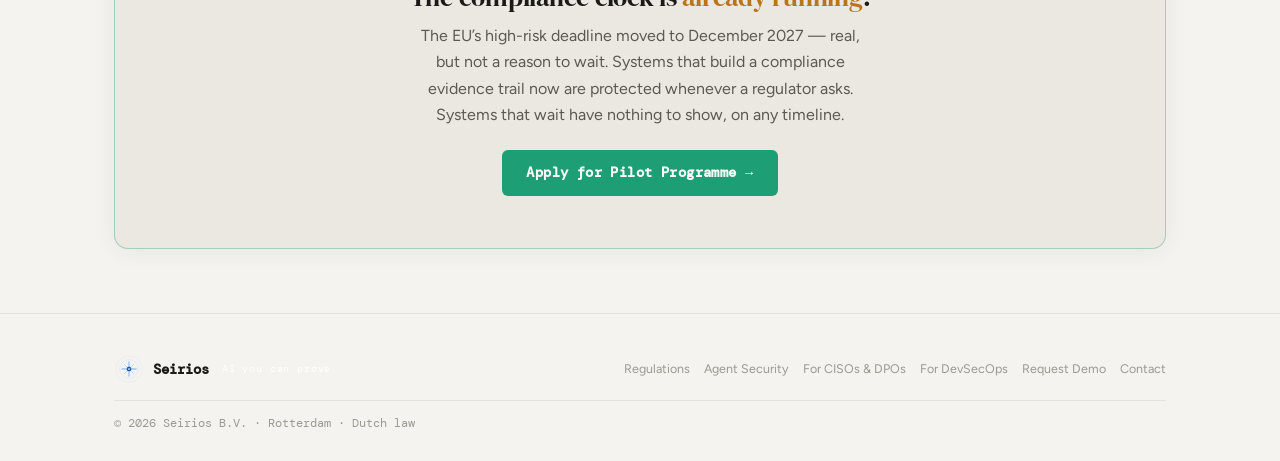
==== commit de1476a4: "update of website content based on latest business model & investordeck" ====
--- a/for-ciso.html
+++ b/for-ciso.html
@@ -699,7 +699,7 @@
         <li><a href="for-devops.html">For DevSecOps</a></li>
         <li><a href="pages/about.html">About</a></li>
         <li><a href="index.html#pricing">Pricing</a></li>
-        <li><a href="mailto:info@seirios.xyz">Contact</a></li>
+        <li><a href="/cdn-cgi/l/email-protection#5c35323a331c2f39352e35332f72242526">Contact</a></li>
       </ul>
       <div class="nav-right">
         <a href="pages/request-demo.html" class="btn btn-primary btn-sm">Request Demo →</a>
@@ -719,7 +719,7 @@
     <a href="for-devops.html">For DevSecOps</a>
     <a href="pages/about.html">About</a>
     <a href="index.html#pricing">Pricing</a>
-    <a href="mailto:info@seirios.xyz">Contact</a>
+    <a href="/cdn-cgi/l/email-protection#365f5850597645535f445f5945184e4f4c">Contact</a>
     <div class="nav-mobile-divider"></div>
     <a href="pages/request-demo.html" style="color:var(--cyan);font-weight:600;">Request Demo →</a>
     <div class="nav-mobile-divider"></div>
@@ -740,14 +740,14 @@
         The regulator asks for proof.<br/><em class="accent">Now you have it.</em>
       </h1>
       <p style="font-size:1rem; color:var(--text-secondary); max-width:540px; line-height:1.7; margin-bottom:28px;">
-        EU AI Act high-risk enforcement hits in August 2026. Seirios gives your compliance team a complete, auditor-ready evidence chain — from formally verified risk model to on-chain audit log — without depending on developers to get it right.
+        Prohibited practices and GPAI obligations are already enforceable. The EU's high-risk wave — covering lending, hiring, and other consequential AI — now lands December 2027, delayed from August 2026. Seirios gives your compliance team a complete, auditor-ready evidence chain — from formally verified risk model to tamper-proof on-chain audit log — so you can demonstrate provable due diligence whenever a regulator asks, on whichever timeline applies to you.
       </p>
       <div style="display:flex; gap:14px; flex-wrap:wrap; margin-bottom:36px;">
         <a href="index.html#request-demo" class="btn btn-primary btn-lg">Request Demo →</a>
-        <a href="mailto:info@seirios.xyz" class="btn btn-outline btn-lg">Talk to us</a>
+        <a href="/cdn-cgi/l/email-protection#fa93949c95ba899f9388939589d4828380" class="btn btn-outline btn-lg">Talk to us</a>
       </div>
       <div style="display:flex; gap:10px; flex-wrap:wrap;">
-        <span class="badge badge-amber" style="padding:6px 12px;">⚡ Aug 2026 — EU AI Act HIGH-risk enforcement</span>
+        <span class="badge badge-amber" style="padding:6px 12px;">⚡ High-risk deadline: Dec 2027 · Texas TRAIGA live now</span>
         <span class="badge badge-red" style="padding:6px 12px;">€35M max fine per violation</span>
       </div>
     </div>
@@ -798,7 +798,7 @@
         <div style="position:absolute;inset:0;display:flex;flex-direction:column;align-items:center;justify-content:center;gap:14px;">
           <div style="width:56px;height:56px;background:var(--cyan-dim);border:0.5px solid var(--border-accent);border-radius:50%;display:flex;align-items:center;justify-content:center;"><div style="width:0;height:0;border-style:solid;border-width:9px 0 9px 16px;border-color:transparent transparent transparent var(--cyan);margin-left:3px;"></div></div>
           <span style="font-family:var(--font-mono);font-size:0.72rem;color:var(--text-muted);">Demo video coming soon</span>
-          <a href="mailto:info@seirios.xyz" class="btn btn-primary btn-sm">Request live demo instead →</a>
+          <a href="/cdn-cgi/l/email-protection#c1a8afa7ae81b2a4a8b3a8aeb2efb9b8bb" class="btn btn-primary btn-sm">Request live demo instead →</a>
         </div>
       </div>
     </div>
@@ -812,16 +812,16 @@
       <div class="faq-item"><div class="faq-q">Do I need to involve my development team to use this?</div><div class="faq-a">The risk modeling step is entirely within the compliance officer's workbench — no developer involvement required. Controls are generated automatically from your model. The only developer touchpoint is the IDE guidance agent, which coaches developers at coding time.</div></div>
       <div class="faq-item"><div class="faq-q">What regulations does Seirios cover today?</div><div class="faq-a">EU AI Act, GDPR, NIST AI RMF, and MAS TRM are live today. Additional regulation profiles are on the community roadmap. Profiles are modular — you swap them without rebuilding your risk model.</div></div>
       <div class="faq-item"><div class="faq-q">Can I export evidence for a regulator submission?</div><div class="faq-a">Yes. Enterprise tier includes regulator submission exports. The on-chain audit log is exportable in standard formats. Compliance reports are generated per release and permanently stored.</div></div>
-      <div class="faq-item" style="border-bottom:none;"><div class="faq-q">How long does it take to get a pilot running?</div><div class="faq-a">We are actively seeking EU fintech pilot customers. Typical setup takes days — a risk model for a standard HIGH-risk AI use case takes a compliance officer a few hours in the workbench. Contact us to discuss a pilot arrangement.</div></div>
+      <div class="faq-item" style="border-bottom:none;"><div class="faq-q">How long does it take to get a pilot running?</div><div class="faq-a">We are actively seeking EU fintech and regulated AI pilot customers. Typical setup takes days — a risk model for a standard HIGH-risk AI use case takes a compliance officer a few hours in the workbench. Building a real evidence chain takes time regardless of the exact deadline, and teams that start now are ready well before the December 2027 wave lands. Contact us to discuss a pilot arrangement.</div></div>
     </div>
   </section>
 
   <section class="section section-sm" style="background:var(--bg-deep); padding-bottom:64px;">
     <div class="container">
       <div class="cta-banner">
-        <h2 class="display-md" style="margin-bottom:10px;">August 2026 is <span style="color:var(--amber);">closer than it looks</span>.</h2>
-        <p style="color:var(--text-secondary); max-width:400px; margin:0 auto 22px; line-height:1.65;">Pilot customers are welcome now. We work with you to build your risk model and validate the evidence chain against your AI system before enforcement hits.</p>
-        <a href="mailto:info@seirios.xyz" class="btn btn-primary btn-lg">Apply for Pilot Programme →</a>
+        <h2 class="display-md" style="margin-bottom:10px;">The compliance clock is <span style="color:var(--amber);">already running</span>.</h2>
+        <p style="color:var(--text-secondary); max-width:460px; margin:0 auto 22px; line-height:1.65;">The EU’s high-risk deadline moved to December 2027 — real, but not a reason to wait. Systems that build a compliance evidence trail now are protected whenever a regulator asks. Systems that wait have nothing to show, on any timeline.</p>
+        <a href="/cdn-cgi/l/email-protection#f990979f96b98a9c908b90968ad7818083" class="btn btn-primary btn-lg">Apply for Pilot Programme →</a>
       </div>
     </div>
   </section>
@@ -852,13 +852,14 @@
           <a href="for-ciso.html" style="color:var(--text-muted); text-decoration:none; font-size:0.78rem; white-space:nowrap;">For CISOs &amp; DPOs</a>
           <a href="for-devops.html" style="color:var(--text-muted); text-decoration:none; font-size:0.78rem; white-space:nowrap;">For DevSecOps</a>
           <a href="pages/request-demo.html" style="color:var(--text-muted); text-decoration:none; font-size:0.78rem; white-space:nowrap;">Request Demo</a>
-          <a href="mailto:info@seirios.xyz" style="color:var(--text-muted); text-decoration:none; font-size:0.78rem; white-space:nowrap;">Contact</a>
+          <a href="/cdn-cgi/l/email-protection#a2cbccc4cde2d1c7cbd0cbcdd18cdadbd8" style="color:var(--text-muted); text-decoration:none; font-size:0.78rem; white-space:nowrap;">Contact</a>
         </div>
       </div>
       <div style="height:0.5px; background:var(--border-dim); margin-bottom:14px;"></div>
       <div style="display:flex; flex-wrap:wrap; justify-content:space-between; align-items:center; gap:10px;">
-        <span style="font-size:0.72rem; color:var(--text-muted); font-family:var(--font-mono);">© 2026 Polecat Business &amp; Technology Advice B.V., KvK 61395323 · Rotterdam · Dutch law</span>
-        <span style="font-size:0.72rem; color:var(--text-muted); font-family:var(--font-mono);">info@seirios.xyz</span>
+        <span style="font-size:0.72rem; color:var(--text-muted); font-family:var(--font-mono);">© 2026 Seirios B.V. · Rotterdam · Dutch law</span>
       </div>
     </div>
-  </footer>+  </footer>
+</body>
+</html>
